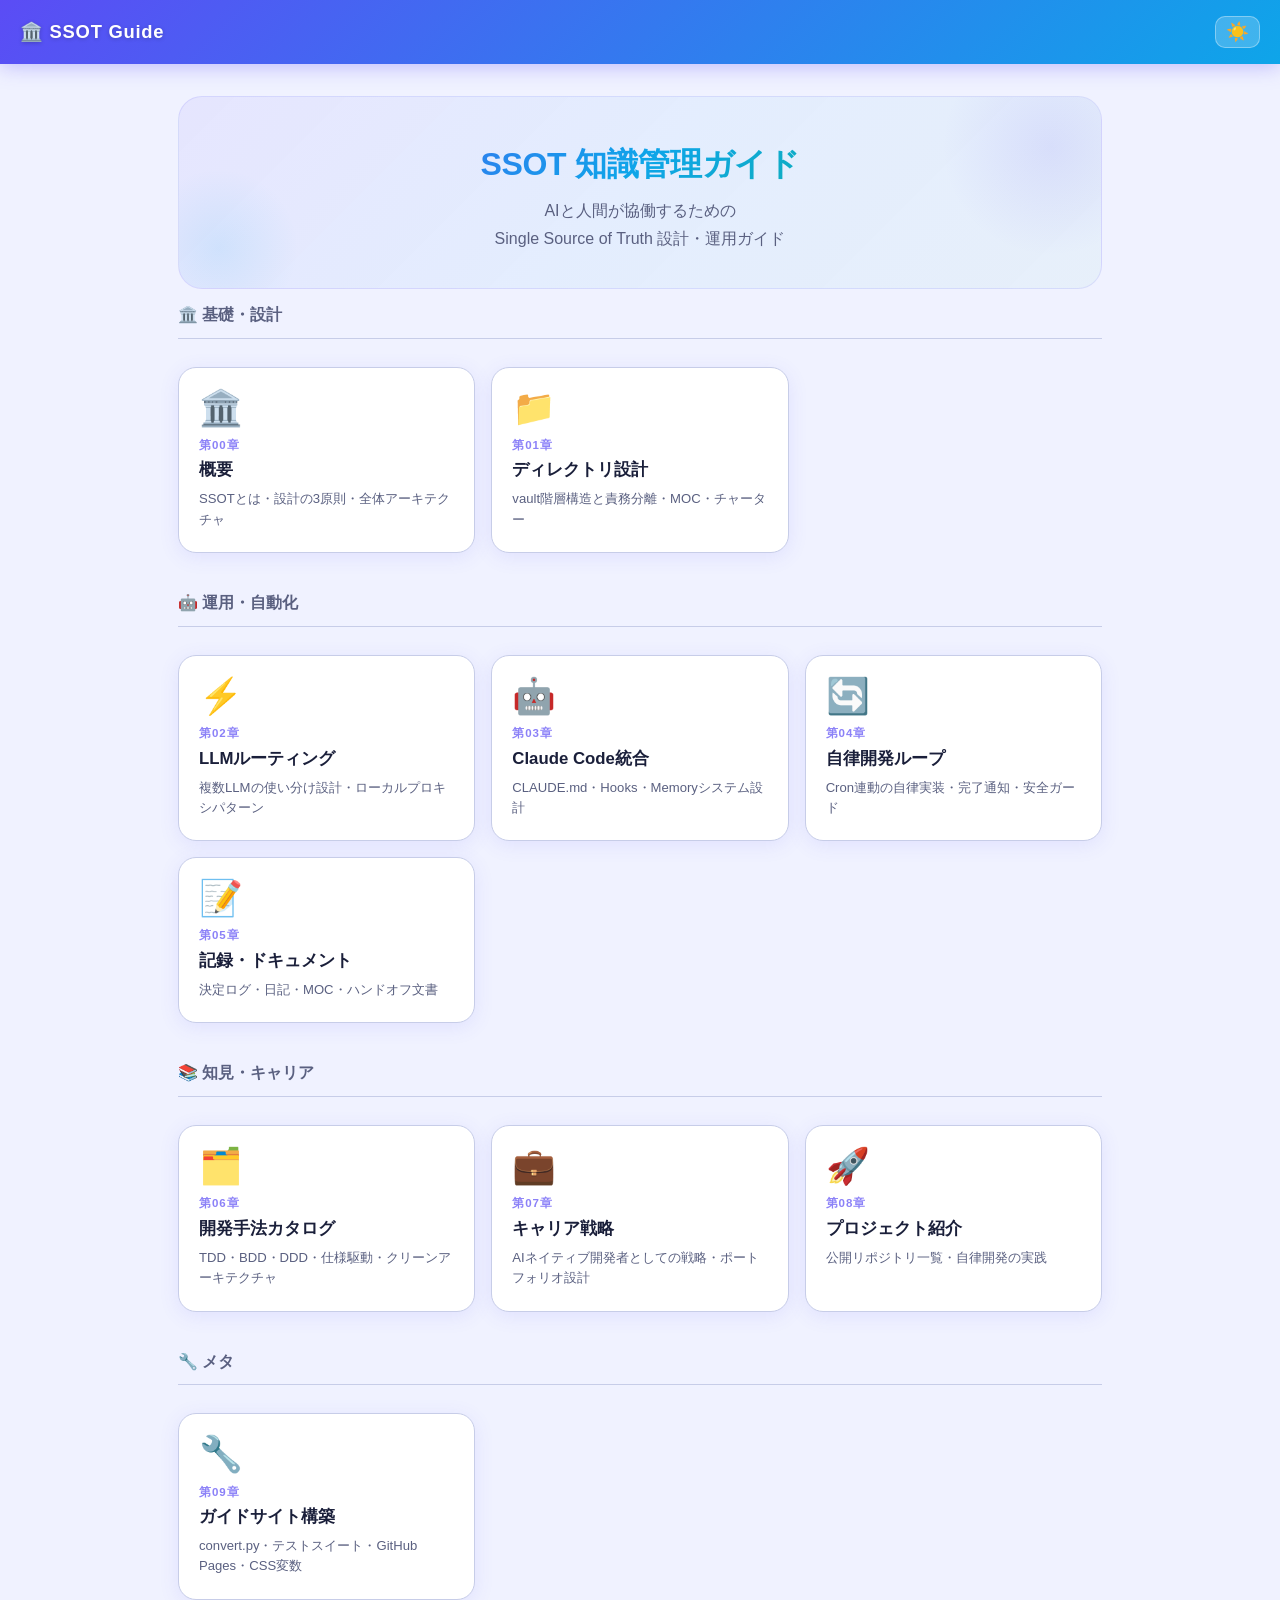
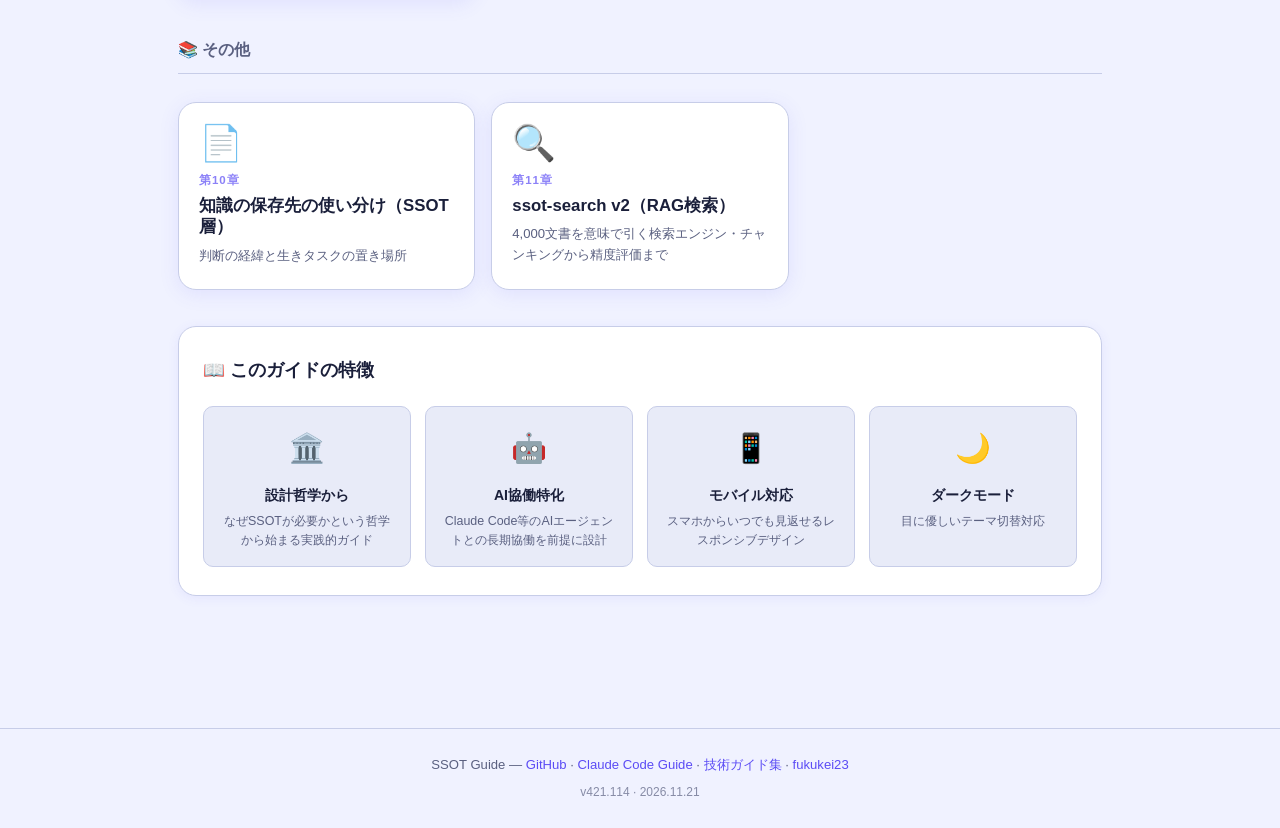
==== docs/index.html @ 02202a24 "sync: obsidian-ssot c703a0b → ssot-guide" ====
<!DOCTYPE html>
<html lang="ja" data-theme="light">
<head>
    <meta charset="UTF-8">
    <meta name="viewport" content="width=device-width, initial-scale=1.0">
    <title>SSOT 知識管理ガイド</title>
    <meta name="description" content="AIと人間が協働するためのSSOT知識管理システムの設計・運用ガイド">
    <meta property="og:title" content="SSOT 知識管理ガイド">
    <meta property="og:description" content="AIと人間が協働するためのSSOT知識管理システムの設計・運用ガイド">
    <meta property="og:type" content="website">
    <meta property="og:url" content="https://fukukei23.github.io/ssot-guide/">
    <meta property="og:image" content="https://fukukei23.github.io/ssot-guide/assets/ogp.png">
    <meta name="twitter:card" content="summary_large_image">
    <link rel="stylesheet" href="assets/style.css">
    <link rel="icon" href="data:image/svg+xml,<svg xmlns='http://www.w3.org/2000/svg' viewBox='0 0 100 100'><text y='.9em' font-size='90'>⚡</text></svg>">
</head>
<body class="index-page">
    <header class="site-header">
        <span class="site-title">🏛️ SSOT Guide</span>
        <button class="theme-toggle" id="themeToggle" aria-label="テーマ切替">
            <span class="icon-light">☀️</span>
            <span class="icon-dark">🌙</span>
        </button>
    </header>

    <main class="content">
        <section class="hero">
            <h1>SSOT 知識管理ガイド</h1>
            <p>AIと人間が協働するための<br>Single Source of Truth 設計・運用ガイド</p>
        </section>

        
        <section class="chapter-category">
            <h2 class="chapter-category-heading">🏛️ 基礎・設計</h2>
            <div class="chapter-grid">
                
                <a href="chapters/00-overview.html" class="chapter-card">
                    <div class="card-icon">🏛️</div>
                    <div class="card-number">第00章</div>
                    <h2 class="card-title">概要</h2>
                    <p class="card-desc">SSOTとは・設計の3原則・全体アーキテクチャ</p>
                </a>
                
                <a href="chapters/01-structure.html" class="chapter-card">
                    <div class="card-icon">📁</div>
                    <div class="card-number">第01章</div>
                    <h2 class="card-title">ディレクトリ設計</h2>
                    <p class="card-desc">vault階層構造と責務分離・MOC・チャーター</p>
                </a>
                
            </div>
        </section>
        
        <section class="chapter-category">
            <h2 class="chapter-category-heading">🤖 運用・自動化</h2>
            <div class="chapter-grid">
                
                <a href="chapters/02-llm-routing.html" class="chapter-card">
                    <div class="card-icon">⚡</div>
                    <div class="card-number">第02章</div>
                    <h2 class="card-title">LLMルーティング</h2>
                    <p class="card-desc">複数LLMの使い分け設計・ローカルプロキシパターン</p>
                </a>
                
                <a href="chapters/03-claude-code.html" class="chapter-card">
                    <div class="card-icon">🤖</div>
                    <div class="card-number">第03章</div>
                    <h2 class="card-title">Claude Code統合</h2>
                    <p class="card-desc">CLAUDE.md・Hooks・Memoryシステム設計</p>
                </a>
                
                <a href="chapters/04-autonomous.html" class="chapter-card">
                    <div class="card-icon">🔄</div>
                    <div class="card-number">第04章</div>
                    <h2 class="card-title">自律開発ループ</h2>
                    <p class="card-desc">Cron連動の自律実装・完了通知・安全ガード</p>
                </a>
                
                <a href="chapters/05-recording.html" class="chapter-card">
                    <div class="card-icon">📝</div>
                    <div class="card-number">第05章</div>
                    <h2 class="card-title">記録・ドキュメント</h2>
                    <p class="card-desc">決定ログ・日記・MOC・ハンドオフ文書</p>
                </a>
                
            </div>
        </section>
        
        <section class="chapter-category">
            <h2 class="chapter-category-heading">📚 知見・キャリア</h2>
            <div class="chapter-grid">
                
                <a href="chapters/06-methods.html" class="chapter-card">
                    <div class="card-icon">🗂️</div>
                    <div class="card-number">第06章</div>
                    <h2 class="card-title">開発手法カタログ</h2>
                    <p class="card-desc">TDD・BDD・DDD・仕様駆動・クリーンアーキテクチャ</p>
                </a>
                
                <a href="chapters/07-career.html" class="chapter-card">
                    <div class="card-icon">💼</div>
                    <div class="card-number">第07章</div>
                    <h2 class="card-title">キャリア戦略</h2>
                    <p class="card-desc">AIネイティブ開発者としての戦略・ポートフォリオ設計</p>
                </a>
                
                <a href="chapters/08-projects.html" class="chapter-card">
                    <div class="card-icon">🚀</div>
                    <div class="card-number">第08章</div>
                    <h2 class="card-title">プロジェクト紹介</h2>
                    <p class="card-desc">公開リポジトリ一覧・自律開発の実践</p>
                </a>
                
            </div>
        </section>
        
        <section class="chapter-category">
            <h2 class="chapter-category-heading">🔧 メタ</h2>
            <div class="chapter-grid">
                
                <a href="chapters/09-how-this-works.html" class="chapter-card">
                    <div class="card-icon">🔧</div>
                    <div class="card-number">第09章</div>
                    <h2 class="card-title">ガイドサイト構築</h2>
                    <p class="card-desc">convert.py・テストスイート・GitHub Pages・CSS変数</p>
                </a>
                
            </div>
        </section>
        
        <section class="chapter-category">
            <h2 class="chapter-category-heading">📚 その他</h2>
            <div class="chapter-grid">
                
                <a href="chapters/10-ssot.html" class="chapter-card">
                    <div class="card-icon">📄</div>
                    <div class="card-number">第10章</div>
                    <h2 class="card-title">知識の保存先の使い分け（SSOT層）</h2>
                    <p class="card-desc">判断の経緯と生きタスクの置き場所</p>
                </a>
                
                <a href="chapters/11-ssot-search-v2.html" class="chapter-card">
                    <div class="card-icon">🔍</div>
                    <div class="card-number">第11章</div>
                    <h2 class="card-title">ssot-search v2（RAG検索）</h2>
                    <p class="card-desc">4,000文書を意味で引く検索エンジン・チャンキングから精度評価まで</p>
                </a>
                
            </div>
        </section>
        

        <section class="features">
            <h2>📖 このガイドの特徴</h2>
            <div class="feature-grid">
                <div class="feature-item">
                    <span class="feature-icon">🏛️</span>
                    <h3>設計哲学から</h3>
                    <p>なぜSSOTが必要かという哲学から始まる実践的ガイド</p>
                </div>
                <div class="feature-item">
                    <span class="feature-icon">🤖</span>
                    <h3>AI協働特化</h3>
                    <p>Claude Code等のAIエージェントとの長期協働を前提に設計</p>
                </div>
                <div class="feature-item">
                    <span class="feature-icon">📱</span>
                    <h3>モバイル対応</h3>
                    <p>スマホからいつでも見返せるレスポンシブデザイン</p>
                </div>
                <div class="feature-item">
                    <span class="feature-icon">🌙</span>
                    <h3>ダークモード</h3>
                    <p>目に優しいテーマ切替対応</p>
                </div>
            </div>
        </section>
    </main>

    <footer class="site-footer">
        <p>SSOT Guide — <a href="https://github.com/fukukei23/ssot-guide">GitHub</a>
         · <a href="https://fukukei23.github.io/claude-code-guide/">Claude Code Guide</a>
         · <a href="https://fukukei23.github.io/guides/">技術ガイド集</a>
         · <a href="https://fukukei23.github.io/">fukukei23</a></p>
        <p class="site-version">v421.114 · 2026.11.21</p>
    </footer>

    <script src="assets/script.js"></script>
</body>
</html>
---- docs/assets/style.css ----
/* SSOT Guide — Visual Design v1 */

:root {
    --bg: #f0f2ff;
    --bg-card: #ffffff;
    --bg-secondary: #e8ebf8;
    --text: #1a1f3a;
    --text-secondary: #5a6080;
    --accent: #5b4cf5;
    --accent-2: #0ea5e9;
    --accent-3: #10b981;
    --accent-bg: #ede9ff;
    --accent-dark: #4338ca;
    --green: #10b981;
    --green-bg: #ecfdf5;
    --amber: #f59e0b;
    --amber-bg: #fffbeb;
    --red: #ef4444;
    --red-bg: #fef2f2;
    --blue: #3b82f6;
    --blue-bg: #eff6ff;
    --border: #c7cde8;
    --code-bg: #1c1f3a;
    --code-text: #e2e8f0;
    --radius: 18px;
    --radius-sm: 10px;
    --shadow: 0 2px 12px rgba(91,76,245,0.08);
    --shadow-lg: 0 8px 32px rgba(91,76,245,0.14);
    --shadow-card: 0 4px 20px rgba(91,76,245,0.10);
    --header-h: 64px;
    --font: -apple-system, BlinkMacSystemFont, 'Segoe UI', Roboto, 'Noto Sans JP', 'Hiragino Sans', sans-serif;
    --font-mono: 'JetBrains Mono', 'Fira Code', 'Cascadia Code', ui-monospace, monospace;
    /* gradient colors */
    --grad-1: #5b4cf5;
    --grad-2: #0ea5e9;
    --grad-3: #10b981;
}

[data-theme="dark"] {
    --bg: #0d0f1e;
    --bg-card: #161929;
    --bg-secondary: #1e2240;
    --text: #e2e8f0;
    --text-secondary: #94a3b8;
    --accent: #7c6ffc;
    --accent-2: #38bdf8;
    --accent-3: #34d399;
    --accent-bg: #1e1b4b;
    --accent-dark: #a5b4fc;
    --green-bg: #064e3b;
    --amber-bg: #451a03;
    --red-bg: #450a0a;
    --blue-bg: #172554;
    --border: #2d3362;
    --code-bg: #0d0f1e;
    --code-text: #e2e8f0;
    --shadow: 0 2px 12px rgba(0,0,0,0.4);
    --shadow-lg: 0 8px 32px rgba(0,0,0,0.5);
    --shadow-card: 0 4px 20px rgba(0,0,0,0.35);
    --grad-1: #7c6ffc;
    --grad-2: #38bdf8;
    --grad-3: #34d399;
}

*, *::before, *::after { box-sizing: border-box; margin: 0; padding: 0; }
html { font-size: 16px; scroll-behavior: smooth; -webkit-text-size-adjust: 100%; }
body { font-family: var(--font); color: var(--text); background: var(--bg); line-height: 1.8; min-height: 100vh; }
a { color: var(--accent-dark); text-decoration: none; }
a:hover { text-decoration: underline; }

/* ===== HEADER ===== */
.site-header {
    position: fixed;
    top: 0; left: 0; right: 0;
    height: var(--header-h);
    background: linear-gradient(135deg, var(--grad-1) 0%, var(--grad-2) 100%);
    color: #fff;
    display: flex;
    align-items: center;
    justify-content: space-between;
    padding: 0 20px;
    z-index: 100;
    box-shadow: 0 2px 20px rgba(91,76,245,0.35);
}

.site-title {
    font-size: 1.15rem;
    font-weight: 800;
    color: #fff;
    white-space: nowrap;
    letter-spacing: 0.04em;
    text-shadow: 0 1px 4px rgba(0,0,0,0.2);
}

/* Hamburger */
.menu-toggle {
    display: flex;
    flex-direction: column;
    gap: 5px;
    background: rgba(255,255,255,0.15);
    border: 1.5px solid rgba(255,255,255,0.3);
    cursor: pointer;
    padding: 8px 10px;
    border-radius: 8px;
}
.menu-toggle span {
    display: block;
    width: 20px;
    height: 2px;
    background: #fff;
    border-radius: 2px;
    transition: transform 0.3s, opacity 0.3s;
}
.menu-toggle.active span:nth-child(1) { transform: translateY(7px) rotate(45deg); }
.menu-toggle.active span:nth-child(2) { opacity: 0; }
.menu-toggle.active span:nth-child(3) { transform: translateY(-7px) rotate(-45deg); }

.theme-toggle {
    background: rgba(255,255,255,0.2);
    border: 1.5px solid rgba(255,255,255,0.35);
    cursor: pointer;
    font-size: 1.15rem;
    padding: 6px 10px;
    border-radius: 10px;
    line-height: 1;
    transition: background 0.2s;
}
.theme-toggle:hover { background: rgba(255,255,255,0.35); }
[data-theme="light"] .icon-dark { display: none; }
[data-theme="dark"] .icon-light { display: none; }

/* ===== SIDEBAR ===== */
.sidebar {
    position: fixed;
    top: var(--header-h);
    left: 0; bottom: 0;
    width: 290px;
    background: var(--bg-card);
    border-right: 1px solid var(--border);
    transform: translateX(-100%);
    transition: transform 0.3s cubic-bezier(.4,0,.2,1);
    z-index: 90;
    overflow-y: auto;
    padding: 16px 0;
    box-shadow: 4px 0 24px rgba(91,76,245,0.08);
}
.sidebar.open { transform: translateX(0); }

.sidebar-header {
    padding: 4px 20px 16px;
    border-bottom: 1px solid var(--border);
    margin-bottom: 8px;
}
.sidebar-header a { font-weight: 700; font-size: 1rem; color: var(--accent-dark); }

.sidebar-link {
    display: flex;
    align-items: center;
    gap: 12px;
    padding: 11px 24px;
    color: var(--text-secondary);
    font-size: 0.9rem;
    transition: background 0.15s, color 0.15s, padding-left 0.15s;
    border-left: 3px solid transparent;
}
.sidebar-link:hover {
    background: var(--accent-bg);
    color: var(--accent);
    text-decoration: none;
    padding-left: 28px;
    border-left-color: var(--accent);
}
.sidebar-link.active {
    color: var(--accent);
    font-weight: 700;
    background: var(--accent-bg);
    border-left: 3px solid var(--accent);
}
.sidebar-icon { font-size: 1.1rem; flex-shrink: 0; }

.sidebar-overlay {
    display: none;
    position: fixed;
    inset: 0;
    top: var(--header-h);
    background: rgba(0,0,0,0.45);
    backdrop-filter: blur(2px);
    z-index: 80;
}
.sidebar-overlay.visible { display: block; }

/* ===== CONTENT ===== */
.content {
    max-width: 900px;
    margin: 0 auto;
    padding: calc(var(--header-h) + 24px) 18px 72px;
}

/* Chapter nav top */
.chapter-nav-top {
    display: flex;
    justify-content: space-between;
    gap: 8px;
    margin-bottom: 24px;
    font-size: 0.85rem;
}
.nav-prev, .nav-next {
    color: var(--accent);
    padding: 8px 16px;
    border: 1.5px solid var(--accent);
    border-radius: var(--radius-sm);
    font-weight: 700;
    transition: all 0.2s;
}
.nav-prev:hover, .nav-next:hover {
    background: var(--accent);
    color: #fff;
    text-decoration: none;
    transform: translateY(-1px);
    box-shadow: var(--shadow);
}

/* ===== CHAPTER BODY ===== */
.chapter-body h1 {
    font-size: 1.8rem;
    margin-bottom: 8px;
    color: var(--accent-dark);
    letter-spacing: 0.01em;
    line-height: 1.3;
}
.chapter-body h1 + p {
    color: var(--text-secondary);
    font-size: 0.95rem;
    margin-bottom: 28px;
    padding-bottom: 20px;
    border-bottom: 2px solid var(--border);
}
.chapter-body h2 {
    font-size: 1.25rem;
    margin-top: 40px;
    margin-bottom: 16px;
    padding: 10px 16px;
    background: linear-gradient(90deg, var(--accent-bg) 0%, transparent 100%);
    border-left: 4px solid var(--accent);
    border-radius: 0 var(--radius-sm) var(--radius-sm) 0;
    color: var(--accent-dark);
    font-weight: 800;
}
.chapter-body h3 {
    font-size: 1.05rem;
    margin-top: 28px;
    margin-bottom: 12px;
    color: var(--text);
    font-weight: 700;
    display: flex;
    align-items: center;
    gap: 8px;
}
.chapter-body h3::before {
    content: '';
    display: inline-block;
    width: 4px;
    height: 1em;
    background: linear-gradient(180deg, var(--grad-2), var(--grad-3));
    border-radius: 2px;
    flex-shrink: 0;
}
.chapter-body h4 {
    font-size: 0.95rem;
    margin-top: 18px;
    margin-bottom: 8px;
    font-weight: 700;
    color: var(--accent-dark);
}
.chapter-body p { margin-bottom: 14px; }
.chapter-body ul, .chapter-body ol { margin-bottom: 14px; padding-left: 22px; }
.chapter-body li { margin-bottom: 8px; padding-left: 4px; }
.chapter-body strong { color: var(--accent-dark); font-weight: 700; }
.chapter-body hr {
    border: none;
    height: 2px;
    background: linear-gradient(90deg, var(--accent), var(--accent-2), transparent);
    margin: 32px 0;
    border-radius: 1px;
}

/* ===== CODE BLOCKS ===== */
.code-block-wrapper { position: relative; margin-bottom: 18px; }
.chapter-body pre {
    background: var(--code-bg);
    color: var(--code-text);
    padding: 20px 18px;
    border-radius: var(--radius-sm);
    overflow-x: auto;
    font-size: 0.82rem;
    line-height: 1.75;
    border: 1px solid var(--border);
    box-shadow: var(--shadow-lg);
}
.chapter-body code { font-family: var(--font-mono); font-size: 0.9em; }
.chapter-body :not(pre) > code {
    background: var(--accent-bg);
    color: var(--accent-dark);
    padding: 2px 6px;
    border-radius: 5px;
    font-size: 0.88em;
    border: 1px solid rgba(91,76,245,0.2);
}
.copy-btn {
    position: absolute;
    top: 10px; right: 10px;
    background: rgba(91,76,245,0.2);
    color: var(--accent-dark);
    border: 1px solid rgba(91,76,245,0.3);
    padding: 4px 10px;
    border-radius: 6px;
    font-size: 0.75rem;
    cursor: pointer;
    font-family: var(--font);
    transition: all 0.2s;
}
.copy-btn:hover { background: var(--accent); color: #fff; }
.copy-btn.copied { background: var(--green); color: #fff; border-color: var(--green); }

/* ===== TABLES ===== */
.chapter-body table {
    width: 100%;
    border-collapse: collapse;
    margin: 20px 0;
    font-size: 0.88rem;
    border-radius: var(--radius-sm);
    overflow: hidden;
    box-shadow: var(--shadow);
    border: 1px solid var(--border);
}
.chapter-body th {
    background: linear-gradient(135deg, var(--accent) 0%, var(--accent-2) 100%);
    color: #fff;
    padding: 12px 14px;
    text-align: left;
    font-weight: 700;
    font-size: 0.83rem;
    letter-spacing: 0.03em;
}
.chapter-body td {
    padding: 11px 14px;
    border-bottom: 1px solid var(--border);
    background: var(--bg-card);
    vertical-align: top;
}
.chapter-body tr:last-child td { border-bottom: none; }
.chapter-body tr:hover td { background: var(--bg-secondary); }

/* ===== BLOCKQUOTE ===== */
.chapter-body blockquote {
    border-left: 4px solid var(--accent-2);
    background: linear-gradient(90deg, var(--blue-bg) 0%, transparent 100%);
    padding: 14px 18px;
    margin: 18px 0;
    border-radius: 0 var(--radius-sm) var(--radius-sm) 0;
    color: var(--text-secondary);
    font-size: 0.93rem;
    font-style: italic;
}
[data-theme="dark"] .chapter-body blockquote {
    background: linear-gradient(90deg, rgba(56,189,248,0.1) 0%, transparent 100%);
}

/* ===== TOC ===== */
.toc {
    background: var(--bg-secondary);
    border: 1px solid var(--border);
    border-radius: var(--radius);
    padding: 16px 20px;
    margin: 24px 0;
    box-shadow: var(--shadow);
}
.toc-title { font-weight: 800; margin-bottom: 12px; color: var(--accent-dark); font-size: 0.92rem; }
.toc-list { list-style: none; padding: 0; }
.toc-list li a {
    display: block;
    padding: 4px 0;
    color: var(--text-secondary);
    font-size: 0.88rem;
    border-radius: 4px;
    transition: color 0.15s, padding-left 0.15s;
}
.toc-list li a:hover { color: var(--accent); text-decoration: none; padding-left: 6px; }
.toc-h3 a { padding-left: 14px !important; }
.toc-h3 a::before { content: '└ '; color: var(--border); }

/* ===== SEARCH BAR ===== */
.search-bar {
    display: flex;
    align-items: center;
    gap: 6px;
    margin-bottom: 16px;
    padding: 10px 14px;
    background: var(--bg-card);
    border: 1.5px solid var(--border);
    border-radius: var(--radius-sm);
    box-shadow: var(--shadow);
}
.search-bar input {
    flex: 1;
    border: none;
    outline: none;
    background: transparent;
    color: var(--text);
    font-size: 0.9rem;
    font-family: var(--font);
}
.search-count { font-size: 0.78rem; color: var(--text-secondary); white-space: nowrap; }
.search-prev, .search-next, .search-clear {
    background: var(--bg-secondary);
    border: 1px solid var(--border);
    padding: 4px 8px;
    border-radius: 6px;
    cursor: pointer;
    font-size: 0.78rem;
    color: var(--text-secondary);
}
.search-prev:hover, .search-next:hover, .search-clear:hover {
    background: var(--accent);
    color: #fff;
    border-color: var(--accent);
}
.search-highlight { background: #fde047; color: #1a1f3a; border-radius: 2px; padding: 0 2px; }
.search-current { background: #f97316; color: #fff; }

/* ===== CHAPTER NAV BOTTOM ===== */
.chapter-nav-bottom {
    display: grid;
    grid-template-columns: 1fr 1fr;
    gap: 14px;
    margin-top: 48px;
    padding-top: 24px;
    border-top: 2px solid var(--border);
}
.nav-card {
    display: flex;
    flex-direction: column;
    padding: 16px 18px;
    background: var(--bg-card);
    border: 1.5px solid var(--border);
    border-radius: var(--radius);
    color: var(--text);
    transition: all 0.25s;
    box-shadow: var(--shadow);
}
.nav-card:hover {
    border-color: var(--accent);
    box-shadow: var(--shadow-lg);
    transform: translateY(-2px);
    text-decoration: none;
}
.nav-card.prev { text-align: left; }
.nav-card.next { text-align: right; }
.nav-label { font-size: 0.78rem; color: var(--text-secondary); margin-bottom: 4px; }
.nav-title { font-size: 0.92rem; font-weight: 700; color: var(--accent); }

/* ===== INDEX PAGE ===== */
.index-page .content {
    max-width: 960px;
    padding-top: calc(var(--header-h) + 32px);
}

/* Hero section */
.hero {
    text-align: center;
    padding: 48px 24px 36px;
    margin-bottom: 12px;
    background: linear-gradient(135deg, rgba(91,76,245,0.07) 0%, rgba(14,165,233,0.05) 50%, rgba(16,185,129,0.04) 100%);
    border-radius: 24px;
    border: 1px solid rgba(91,76,245,0.12);
    position: relative;
    overflow: hidden;
}
.hero::before {
    content: '';
    position: absolute;
    top: -60px; right: -60px;
    width: 220px; height: 220px;
    background: radial-gradient(circle, rgba(91,76,245,0.1) 0%, transparent 70%);
    border-radius: 50%;
    pointer-events: none;
}
.hero::after {
    content: '';
    position: absolute;
    bottom: -40px; left: -40px;
    width: 160px; height: 160px;
    background: radial-gradient(circle, rgba(14,165,233,0.1) 0%, transparent 70%);
    border-radius: 50%;
    pointer-events: none;
}
.hero h1 {
    font-size: 2rem;
    font-weight: 900;
    background: linear-gradient(135deg, var(--grad-1) 0%, var(--grad-2) 50%, var(--grad-3) 100%);
    -webkit-background-clip: text;
    background-clip: text;
    -webkit-text-fill-color: transparent;
    margin-bottom: 14px;
    letter-spacing: -0.01em;
    line-height: 1.2;
}
.hero p {
    font-size: 1rem;
    color: var(--text-secondary);
    line-height: 1.7;
}

/* Chapter category */
.chapter-category {
    margin-bottom: 36px;
}
.chapter-category-heading {
    font-size: 1rem;
    font-weight: 700;
    color: var(--text-secondary);
    margin-bottom: 16px;
    padding-bottom: 8px;
    border-bottom: 1px solid var(--border);
}

/* Chapter grid */
.chapter-grid {
    display: grid;
    grid-template-columns: repeat(auto-fill, minmax(260px, 1fr));
    gap: 16px;
    margin: 28px 0;
}

.chapter-card {
    display: flex;
    flex-direction: column;
    padding: 22px 20px;
    background: var(--bg-card);
    border: 1.5px solid var(--border);
    border-radius: var(--radius);
    color: var(--text);
    transition: all 0.25s cubic-bezier(.4,0,.2,1);
    box-shadow: var(--shadow-card);
    position: relative;
    overflow: hidden;
}
.chapter-card::before {
    content: '';
    position: absolute;
    top: 0; left: 0; right: 0;
    height: 3px;
    background: linear-gradient(90deg, var(--grad-1) 0%, var(--grad-2) 50%, var(--grad-3) 100%);
    opacity: 0;
    transition: opacity 0.25s;
}
.chapter-card:hover {
    border-color: var(--accent);
    box-shadow: var(--shadow-lg);
    transform: translateY(-4px);
    text-decoration: none;
}
.chapter-card:hover::before { opacity: 1; }
.card-icon { font-size: 2.2rem; margin-bottom: 10px; line-height: 1; }
.card-number {
    font-size: 0.72rem;
    font-weight: 700;
    color: var(--accent);
    letter-spacing: 0.08em;
    text-transform: uppercase;
    margin-bottom: 4px;
    opacity: 0.7;
}
.card-title {
    font-size: 1.05rem;
    font-weight: 800;
    color: var(--text);
    margin-bottom: 8px;
    line-height: 1.3;
    transition: color 0.2s;
}
.chapter-card:hover .card-title { color: var(--accent); }
.card-desc {
    font-size: 0.82rem;
    color: var(--text-secondary);
    line-height: 1.55;
    flex: 1;
}

/* Features section */
.features {
    margin: 28px 0;
    padding: 28px 24px;
    background: var(--bg-card);
    border-radius: var(--radius);
    border: 1px solid var(--border);
    box-shadow: var(--shadow);
}
.features h2 {
    font-size: 1.1rem;
    font-weight: 800;
    color: var(--text);
    margin-bottom: 20px;
}
.feature-grid {
    display: grid;
    grid-template-columns: repeat(auto-fill, minmax(180px, 1fr));
    gap: 14px;
}
.feature-item {
    padding: 16px;
    background: var(--bg-secondary);
    border-radius: var(--radius-sm);
    text-align: center;
    border: 1px solid var(--border);
    transition: transform 0.2s, box-shadow 0.2s;
}
.feature-item:hover { transform: translateY(-2px); box-shadow: var(--shadow); }
.feature-icon { font-size: 1.8rem; margin-bottom: 8px; display: block; }
.feature-item h3 { font-size: 0.88rem; font-weight: 700; margin-bottom: 4px; color: var(--text); }
.feature-item p { font-size: 0.78rem; color: var(--text-secondary); line-height: 1.5; }

/* Footer */
.site-footer {
    text-align: center;
    padding: 24px;
    font-size: 0.82rem;
    color: var(--text-secondary);
    border-top: 1px solid var(--border);
    margin-top: 32px;
}
.site-footer a { color: var(--accent); }
.site-version {
    margin-top: 6px;
    font-size: 0.75rem;
    color: var(--text-secondary);
    opacity: 0.7;
    font-variant-numeric: tabular-nums;
}

/* ===== MOBILE ===== */
@media (max-width: 600px) {
    .hero { padding: 36px 16px 28px; }
    .hero h1 { font-size: 1.55rem; }
    .chapter-grid { grid-template-columns: 1fr; gap: 12px; }
    .chapter-nav-bottom { grid-template-columns: 1fr; }
    .feature-grid { grid-template-columns: repeat(2, 1fr); }
    .content { padding-left: 14px; padding-right: 14px; }
    .chapter-body h1 { font-size: 1.45rem; }
    .chapter-body h2 { font-size: 1.1rem; }
}

/* ===== TABLE WRAPPER ===== */
.table-wrapper { overflow-x: auto; margin-bottom: 20px; }

/* ===== CALLOUTS ===== */
.callout {
    padding: 14px 18px;
    border-radius: var(--radius-sm);
    margin: 18px 0;
    border-left: 4px solid;
    font-size: 0.9rem;
}
.callout-info { background: var(--blue-bg); border-color: var(--blue); }
.callout-tip { background: var(--green-bg); border-color: var(--green); }
.callout-warn { background: var(--amber-bg); border-color: var(--amber); }
.callout-danger { background: var(--red-bg); border-color: var(--red); }
[data-theme="dark"] .callout-info { background: rgba(59,130,246,0.1); }
[data-theme="dark"] .callout-tip { background: rgba(16,185,129,0.1); }
[data-theme="dark"] .callout-warn { background: rgba(245,158,11,0.1); }
[data-theme="dark"] .callout-danger { background: rgba(239,68,68,0.1); }

/* ===== TLDR (3行で分かる) ===== */
.tldr {
    background: var(--blue-bg);
    border-left: 4px solid var(--blue);
    border-radius: 8px;
    padding: 1rem 1.25rem;
    margin: 1.25rem 0;
}
.tldr::before {
    content: "⚡ 3行で分かる";
    display: block;
    font-weight: 700;
    color: var(--blue);
    margin-bottom: 0.5rem;
    font-size: 0.95em;
}
.tldr p:first-of-type { display: none; }  /* 『3行で分かる』見出し行（::beforeで代替表示）を隠す */
.tldr ol { margin: 0.25rem 0 0 1.25rem; padding-left: 0.5rem; }
.tldr li { margin-bottom: 0.35rem; line-height: 1.5; }

/* ===== MERMAID ===== */
.mermaid {
    margin: 20px 0;
    text-align: center;
    overflow-x: auto;
    background: var(--bg-secondary);
    border-radius: var(--radius-sm);
    padding: 16px;
    border: 1px solid var(--border);
}
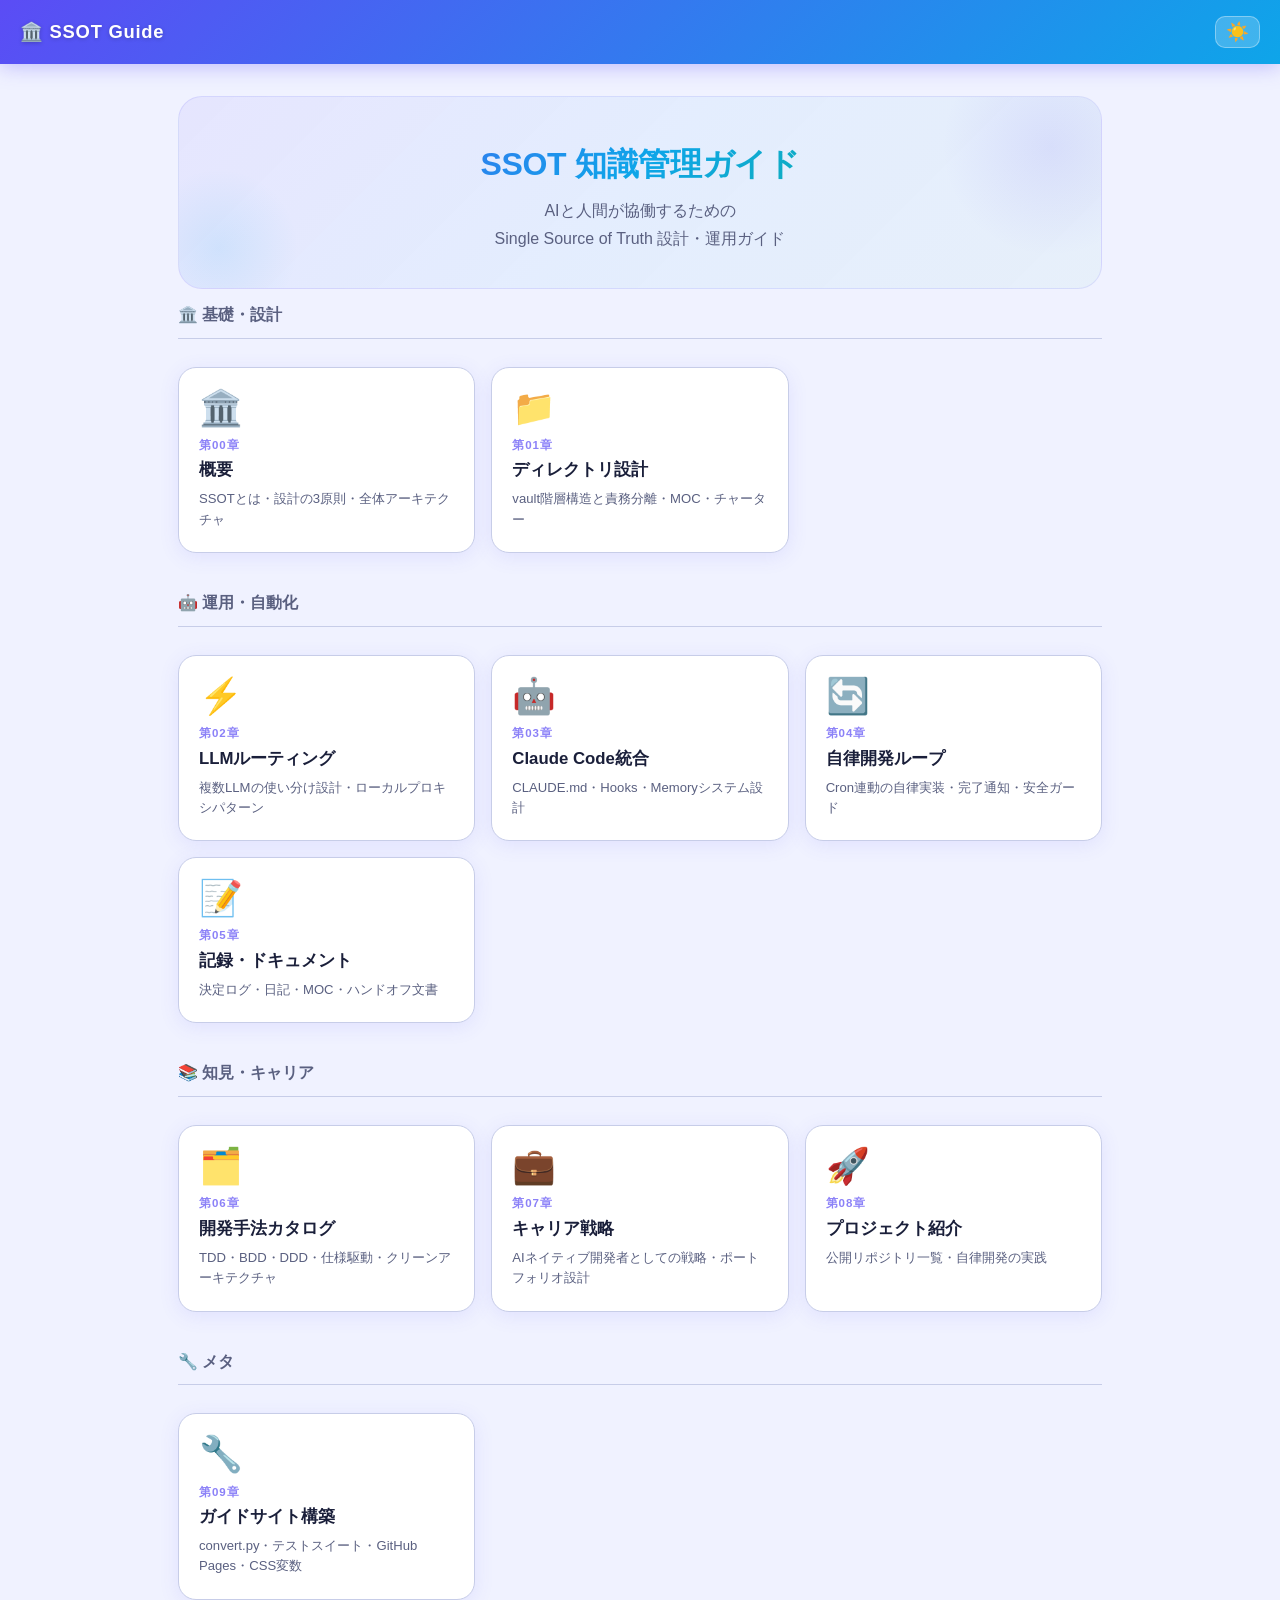
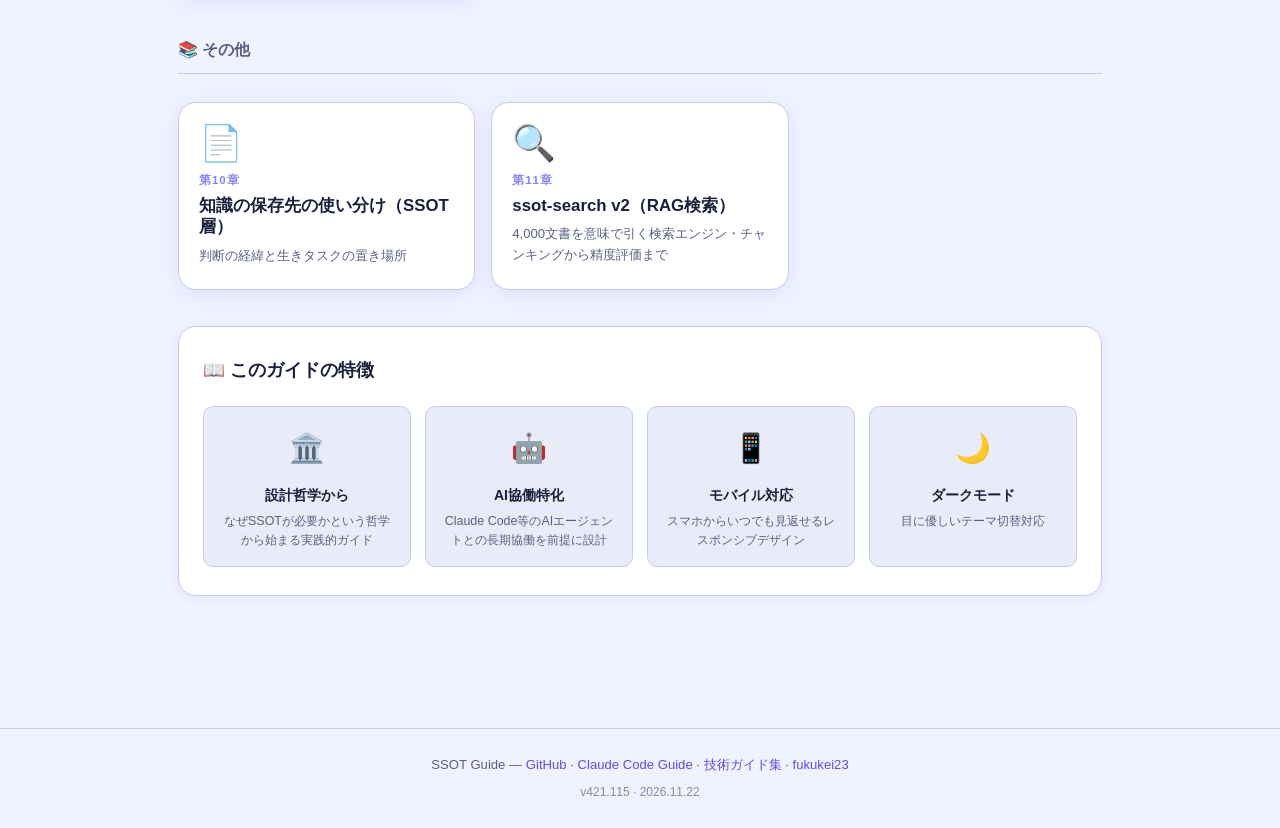
==== commit 6196419e: "sync: obsidian-ssot 0f19307 → ssot-guide" ====
--- a/docs/index.html
+++ b/docs/index.html
@@ -182,7 +182,7 @@
          · <a href="https://fukukei23.github.io/claude-code-guide/">Claude Code Guide</a>
          · <a href="https://fukukei23.github.io/guides/">技術ガイド集</a>
          · <a href="https://fukukei23.github.io/">fukukei23</a></p>
-        <p class="site-version">v421.114 · 2026.11.21</p>
+        <p class="site-version">v421.115 · 2026.11.22</p>
     </footer>
 
     <script src="assets/script.js"></script>
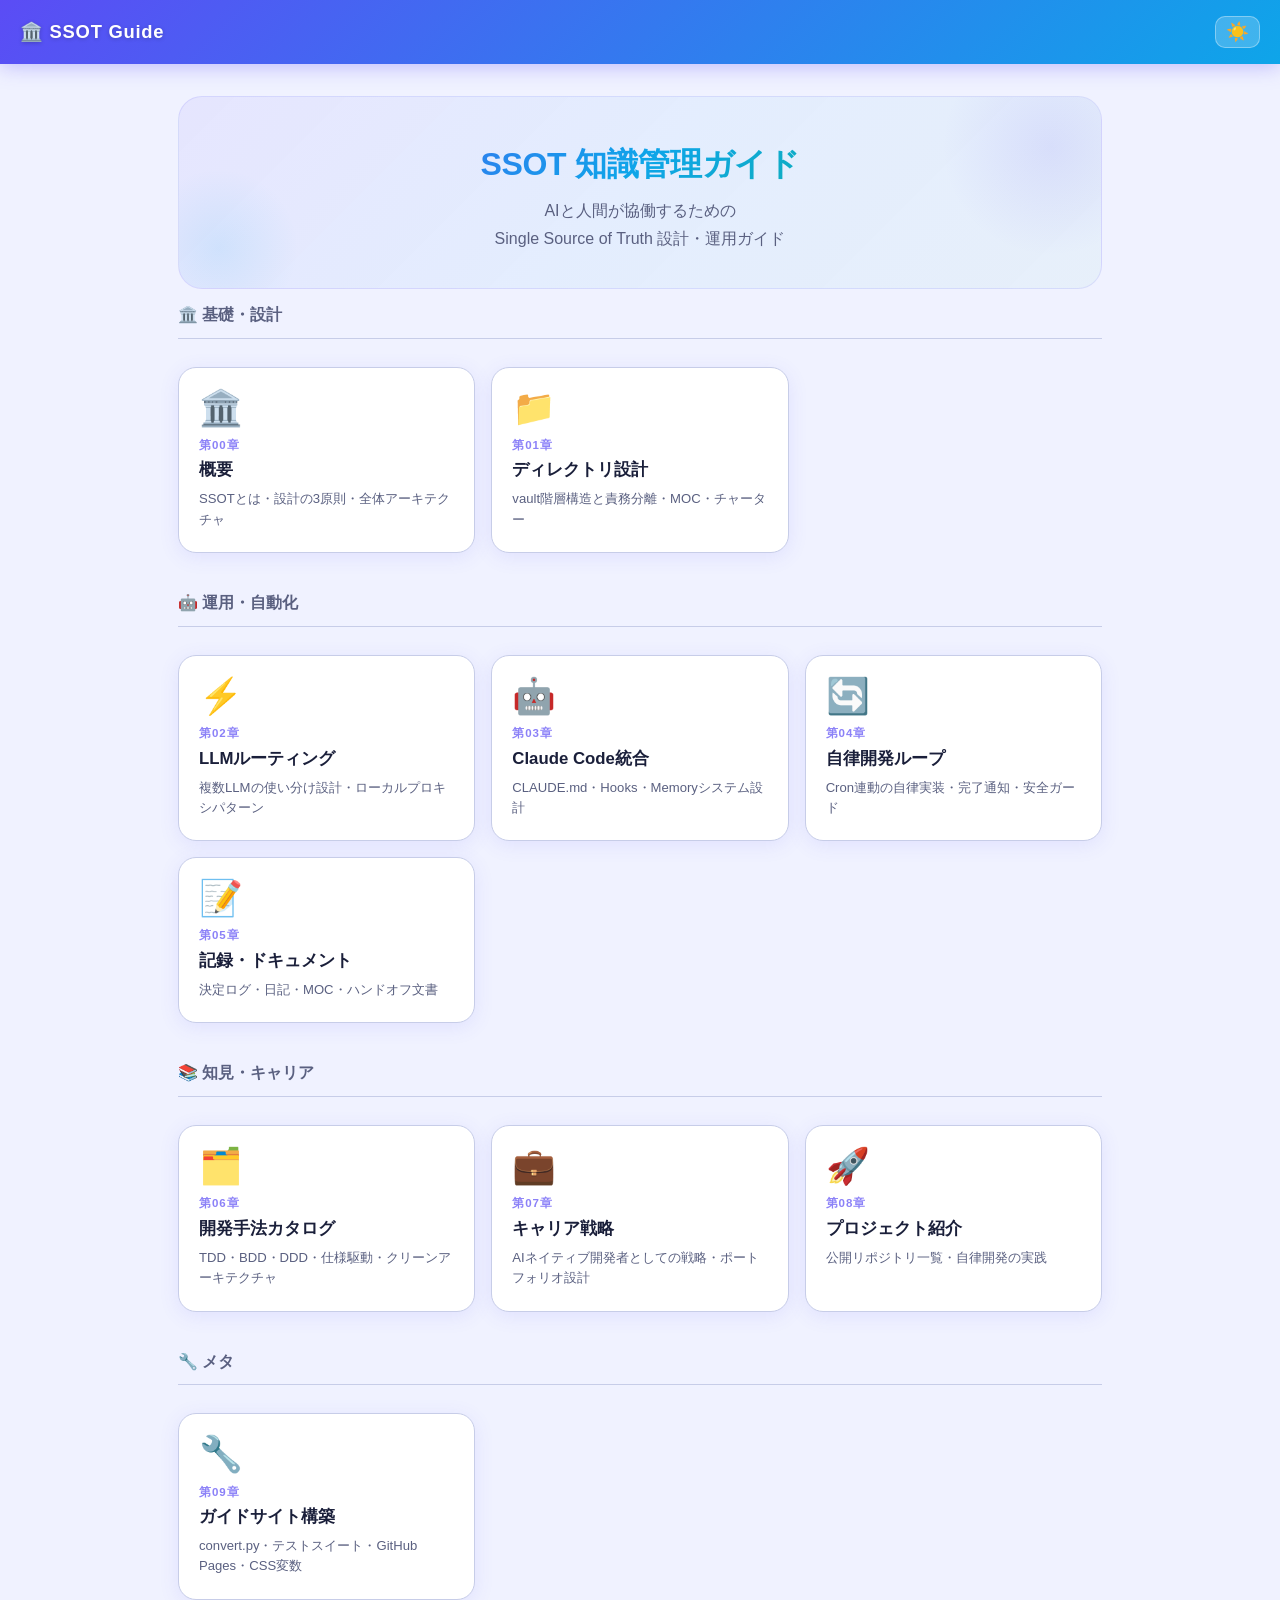
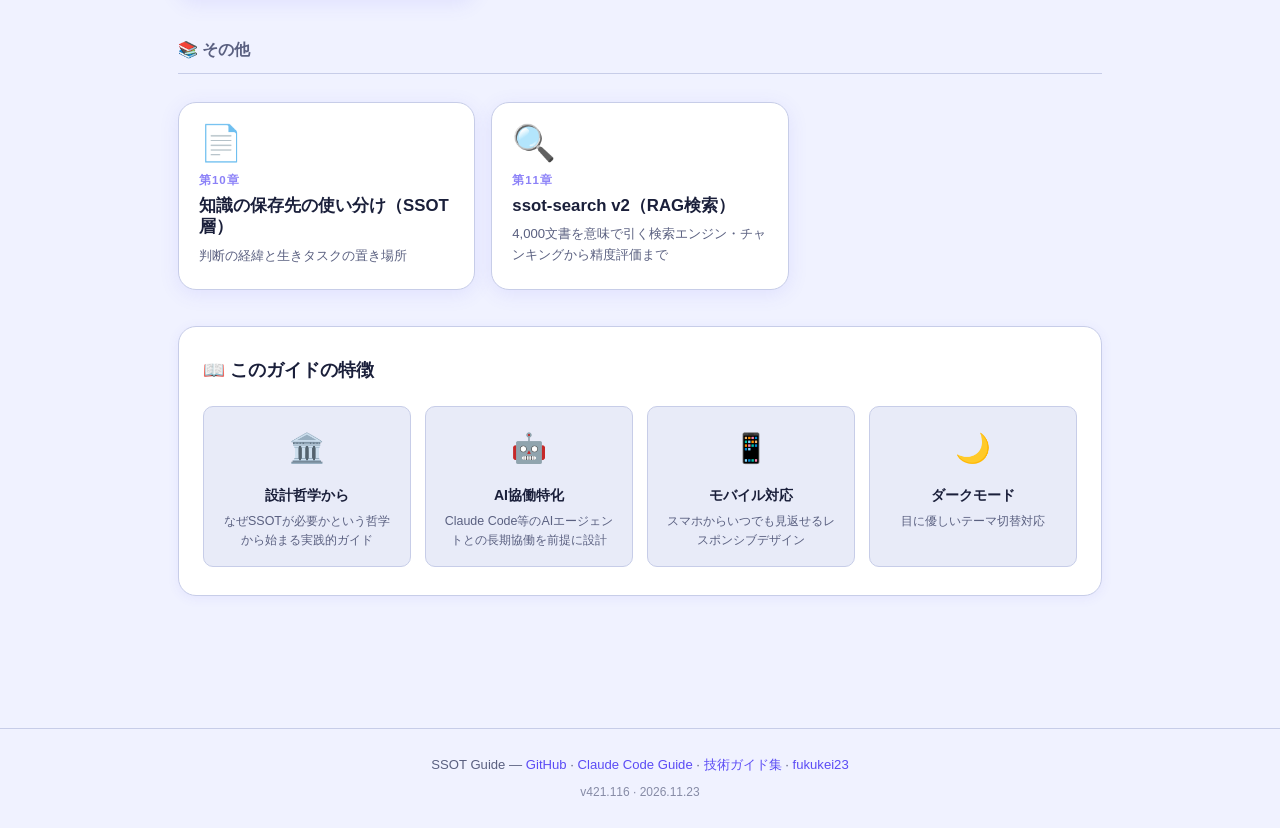
==== commit 5668a300: "sync: obsidian-ssot e492493 → ssot-guide" ====
--- a/docs/index.html
+++ b/docs/index.html
@@ -182,7 +182,7 @@
          · <a href="https://fukukei23.github.io/claude-code-guide/">Claude Code Guide</a>
          · <a href="https://fukukei23.github.io/guides/">技術ガイド集</a>
          · <a href="https://fukukei23.github.io/">fukukei23</a></p>
-        <p class="site-version">v421.115 · 2026.11.22</p>
+        <p class="site-version">v421.116 · 2026.11.23</p>
     </footer>
 
     <script src="assets/script.js"></script>
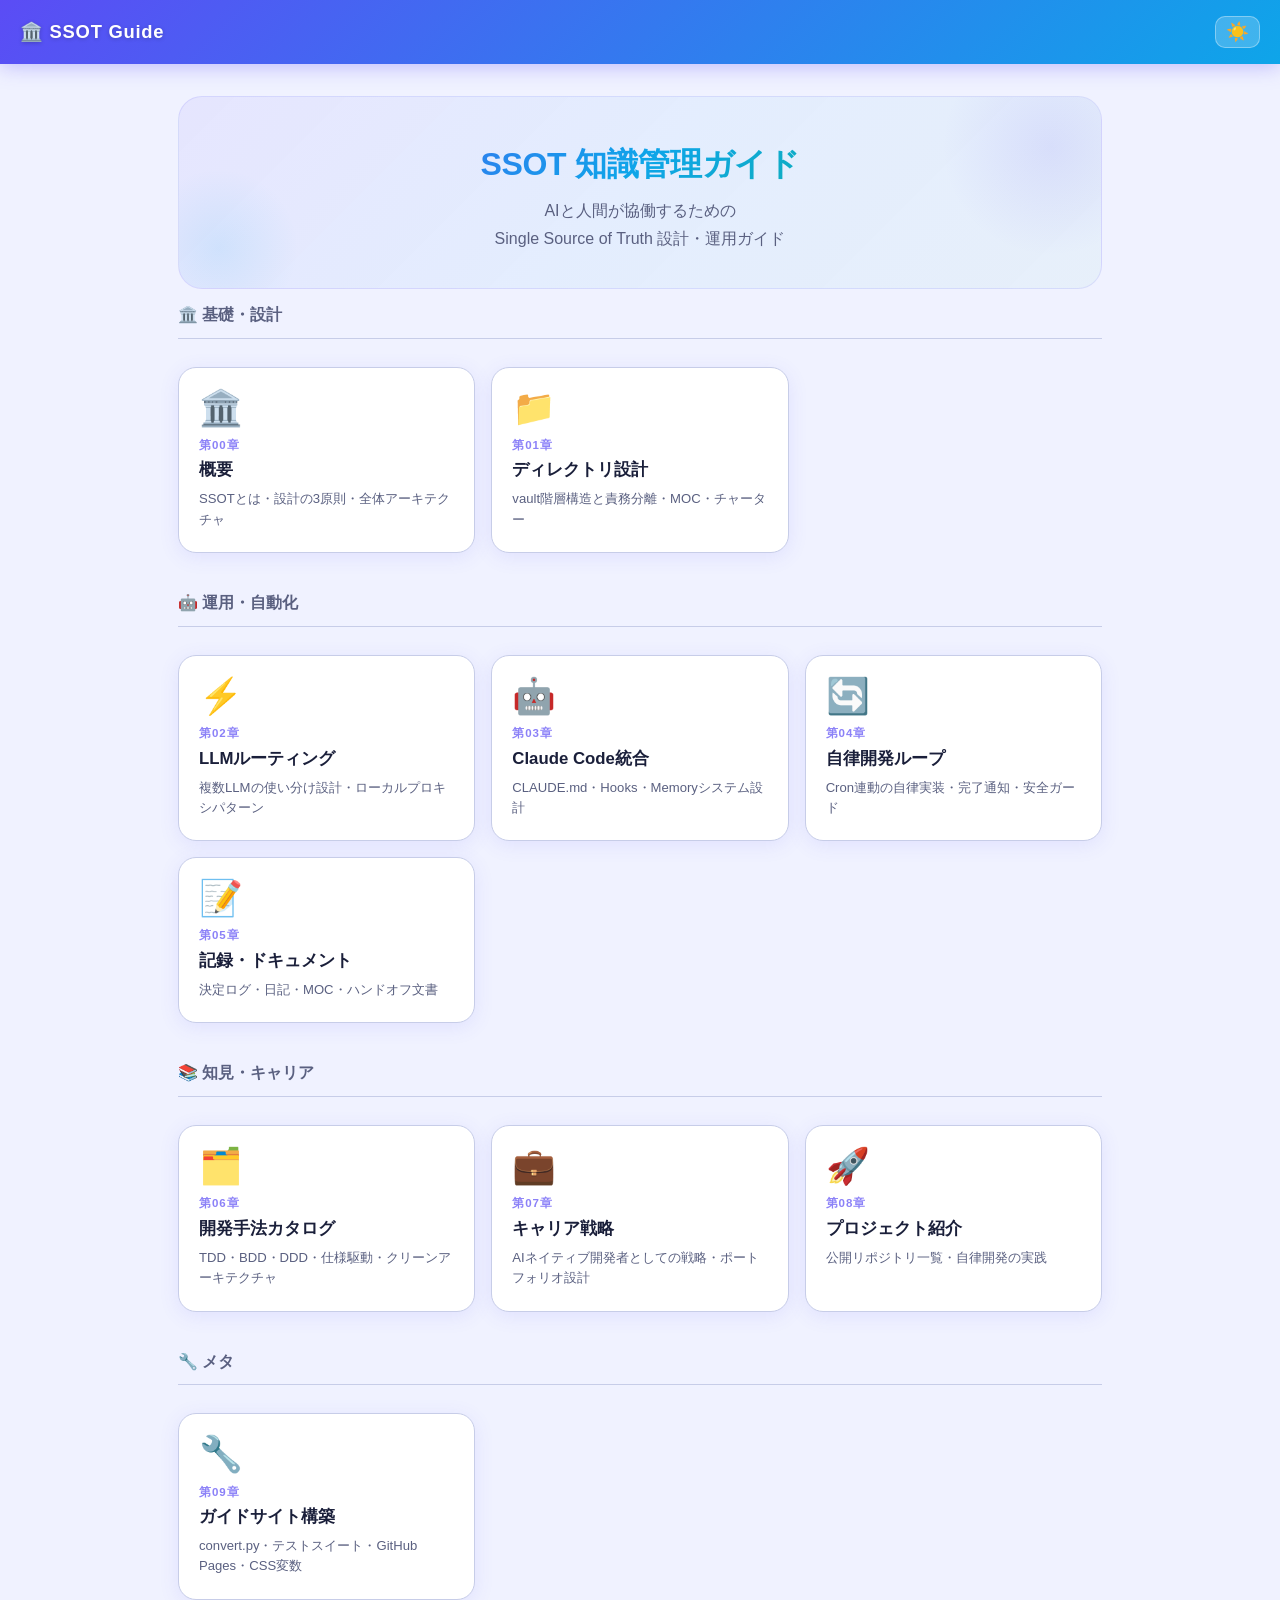
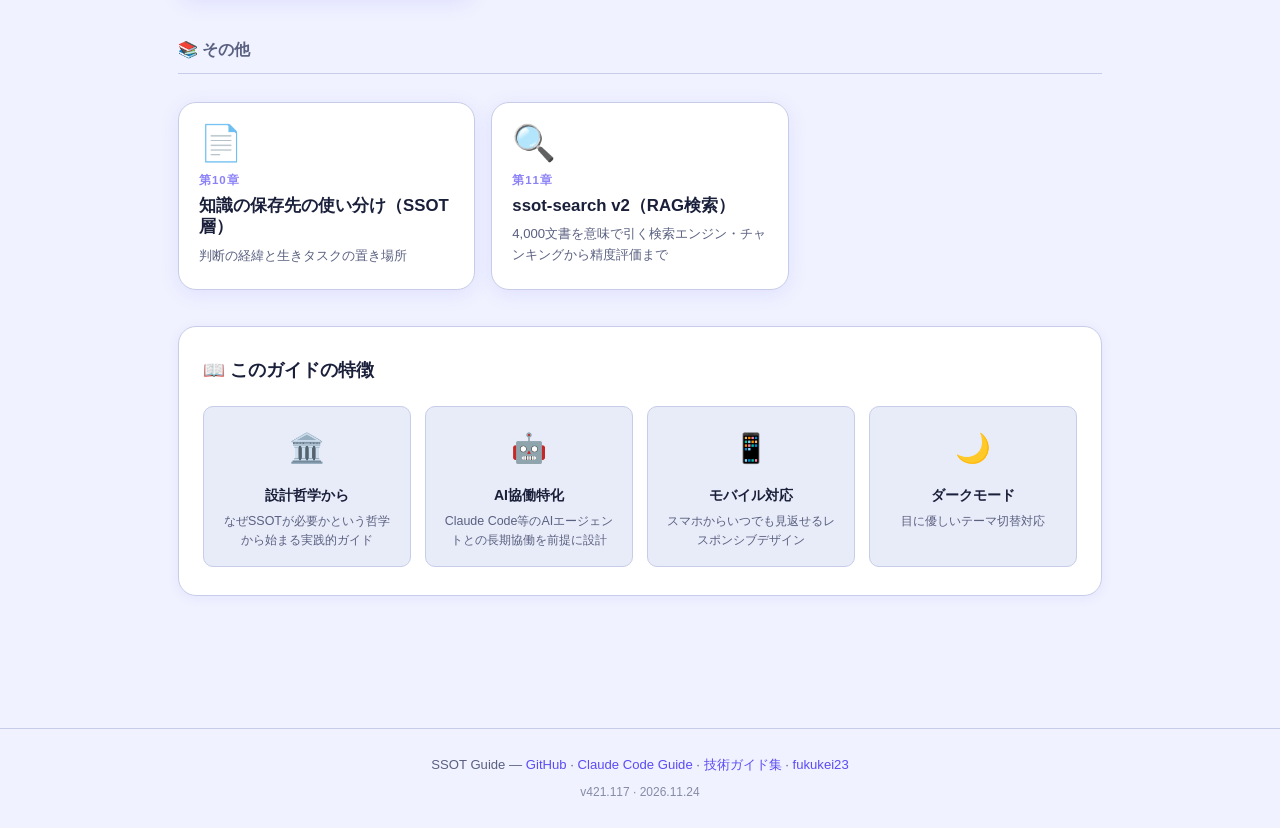
==== commit d8e4f34d: "sync: obsidian-ssot d0d9c2f → ssot-guide" ====
--- a/docs/index.html
+++ b/docs/index.html
@@ -182,7 +182,7 @@
          · <a href="https://fukukei23.github.io/claude-code-guide/">Claude Code Guide</a>
          · <a href="https://fukukei23.github.io/guides/">技術ガイド集</a>
          · <a href="https://fukukei23.github.io/">fukukei23</a></p>
-        <p class="site-version">v421.116 · 2026.11.23</p>
+        <p class="site-version">v421.117 · 2026.11.24</p>
     </footer>
 
     <script src="assets/script.js"></script>
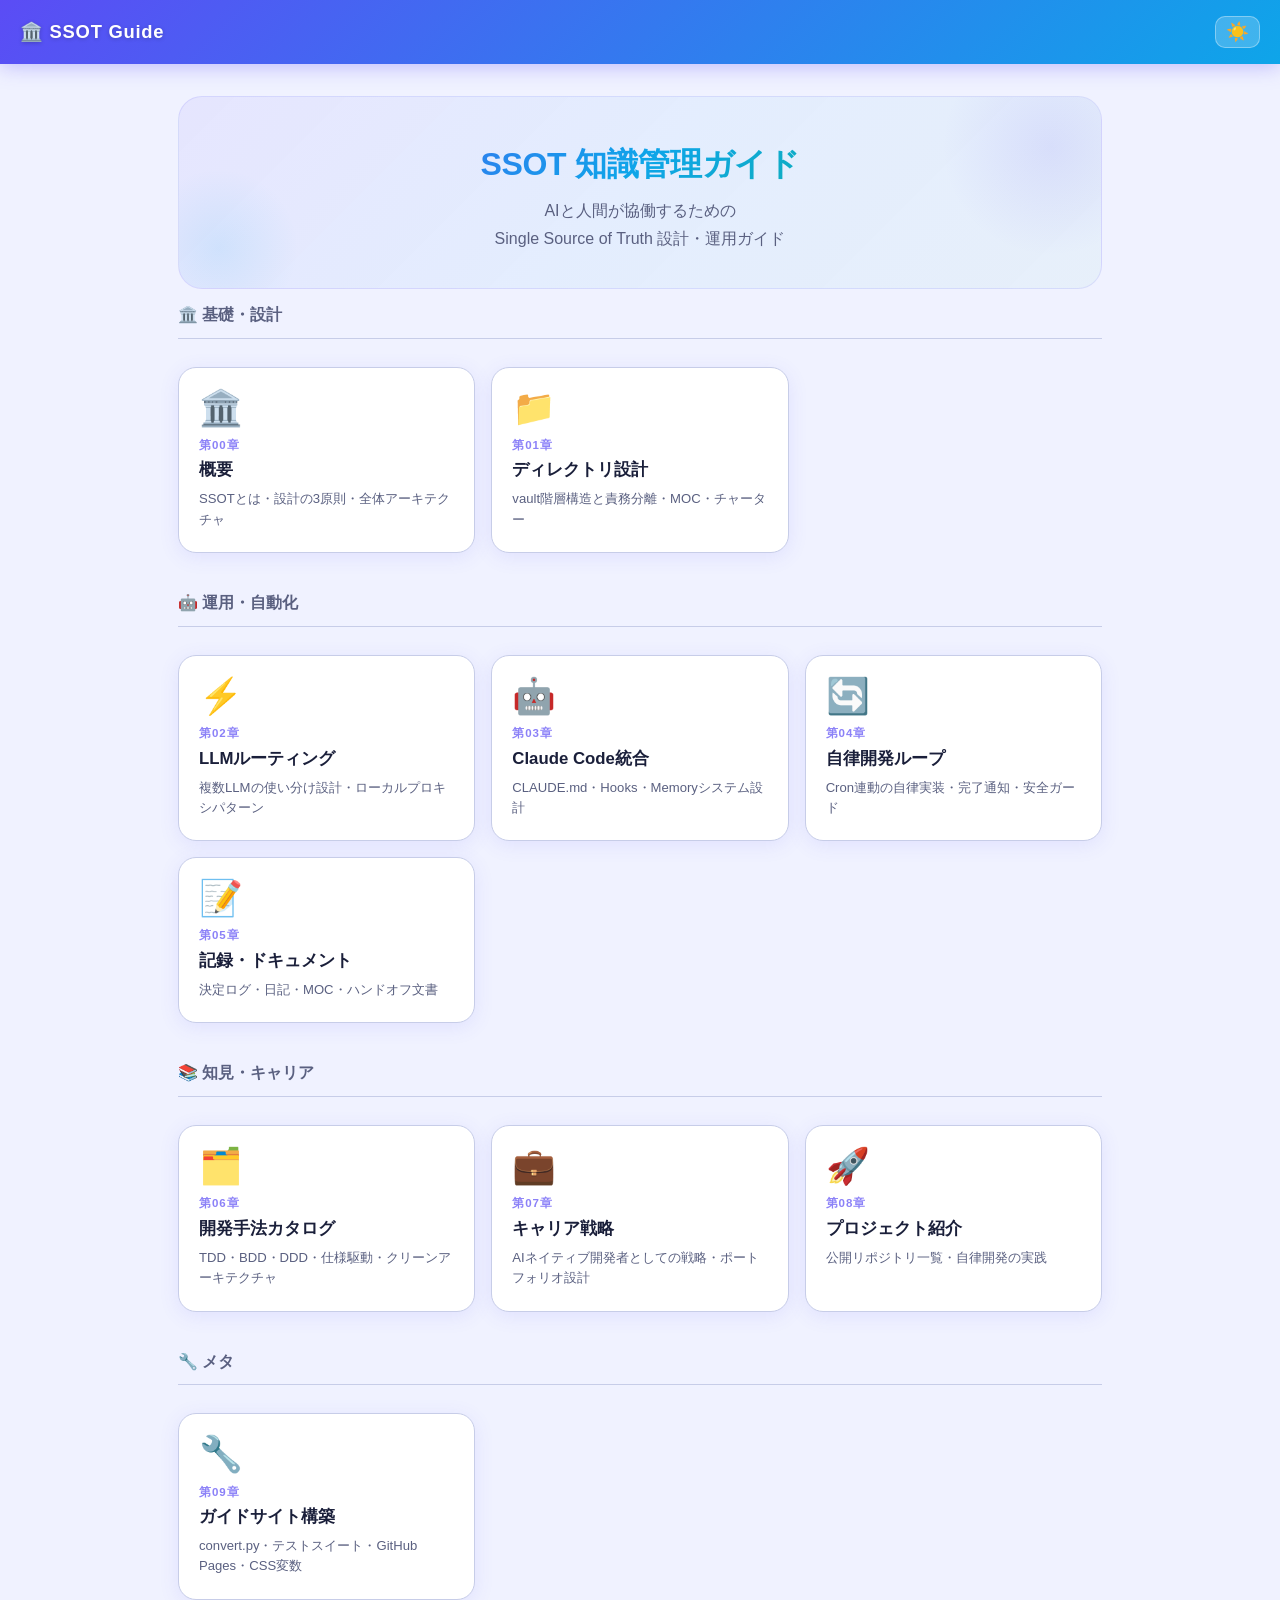
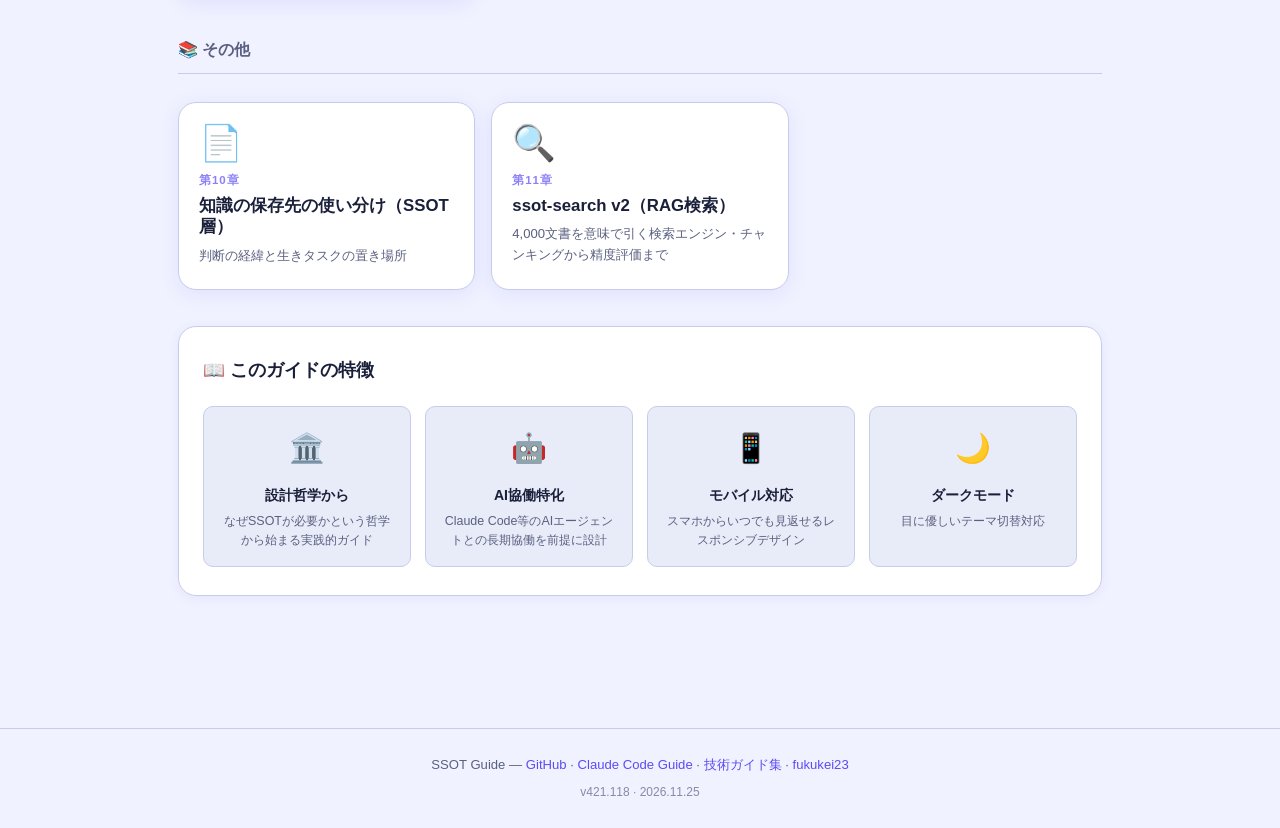
==== commit f94fe723: "sync: obsidian-ssot 7d8e3bb → ssot-guide" ====
--- a/docs/index.html
+++ b/docs/index.html
@@ -182,7 +182,7 @@
          · <a href="https://fukukei23.github.io/claude-code-guide/">Claude Code Guide</a>
          · <a href="https://fukukei23.github.io/guides/">技術ガイド集</a>
          · <a href="https://fukukei23.github.io/">fukukei23</a></p>
-        <p class="site-version">v421.117 · 2026.11.24</p>
+        <p class="site-version">v421.118 · 2026.11.25</p>
     </footer>
 
     <script src="assets/script.js"></script>
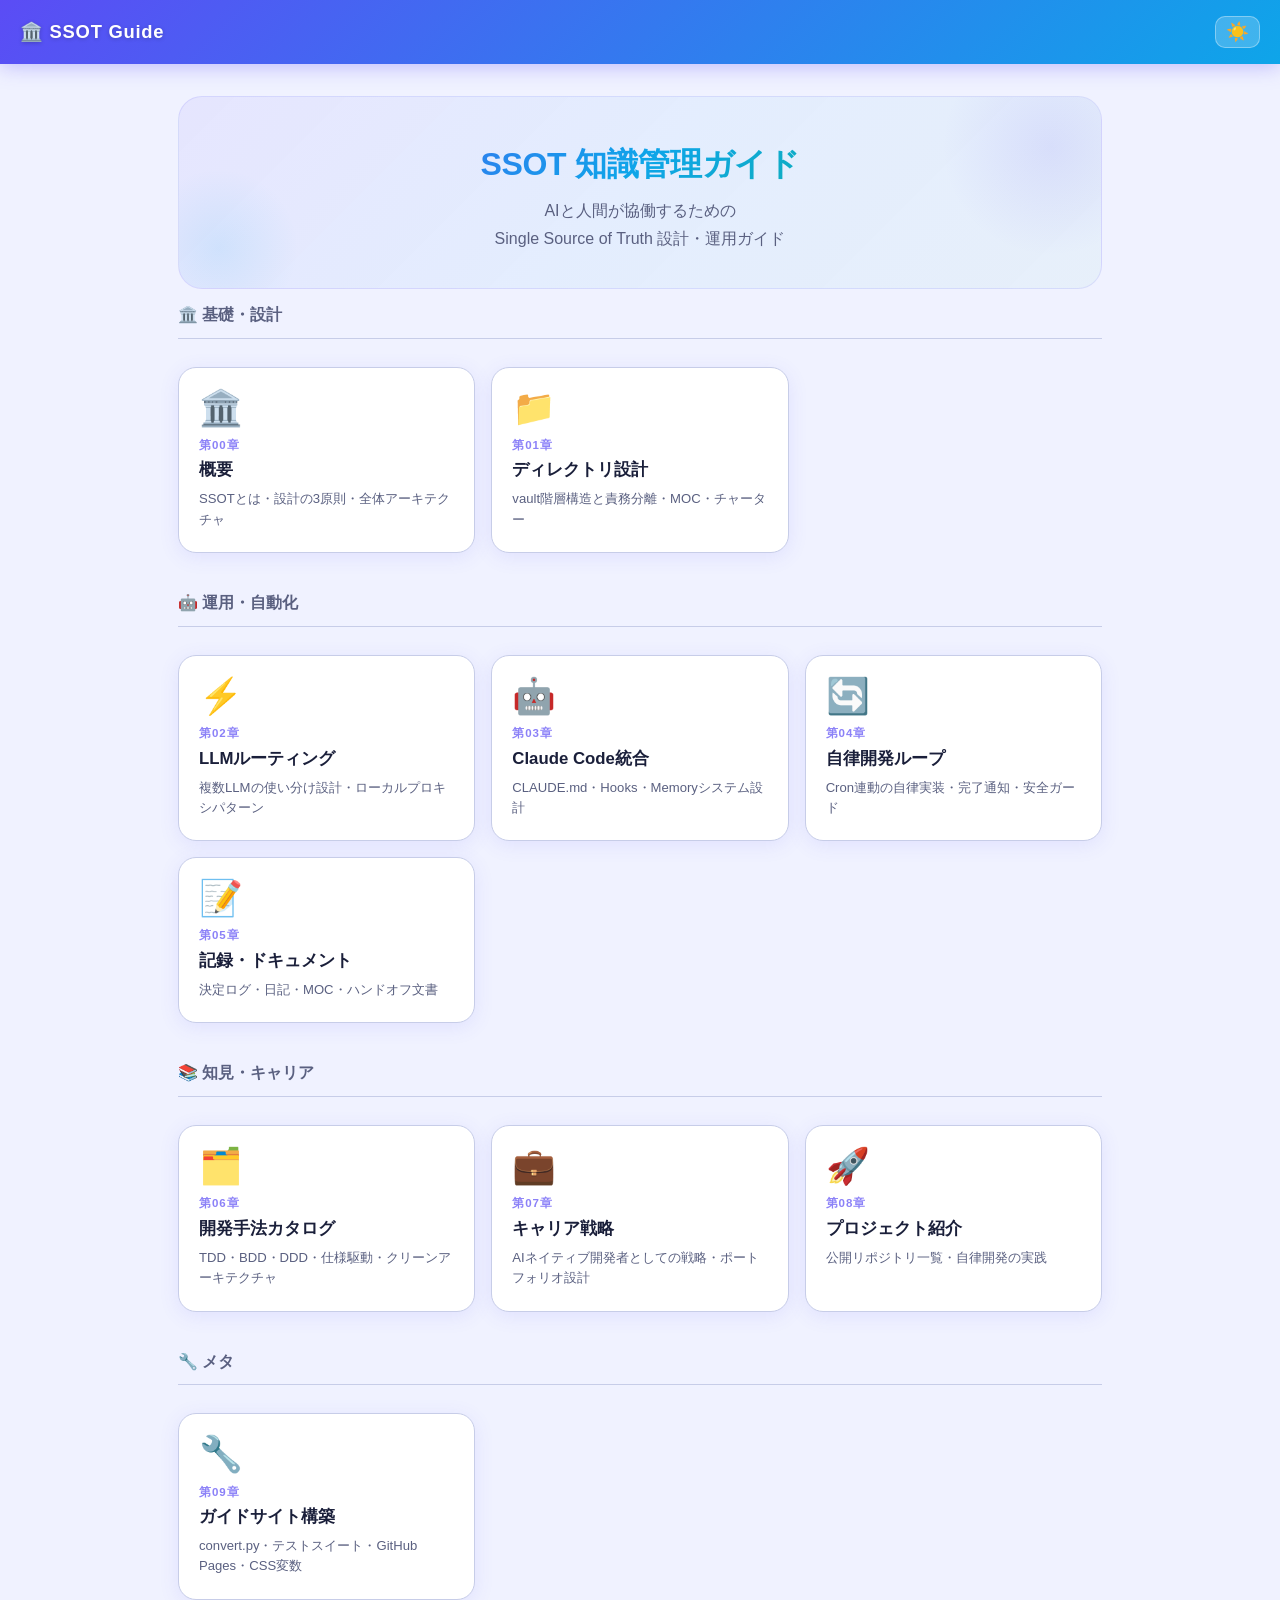
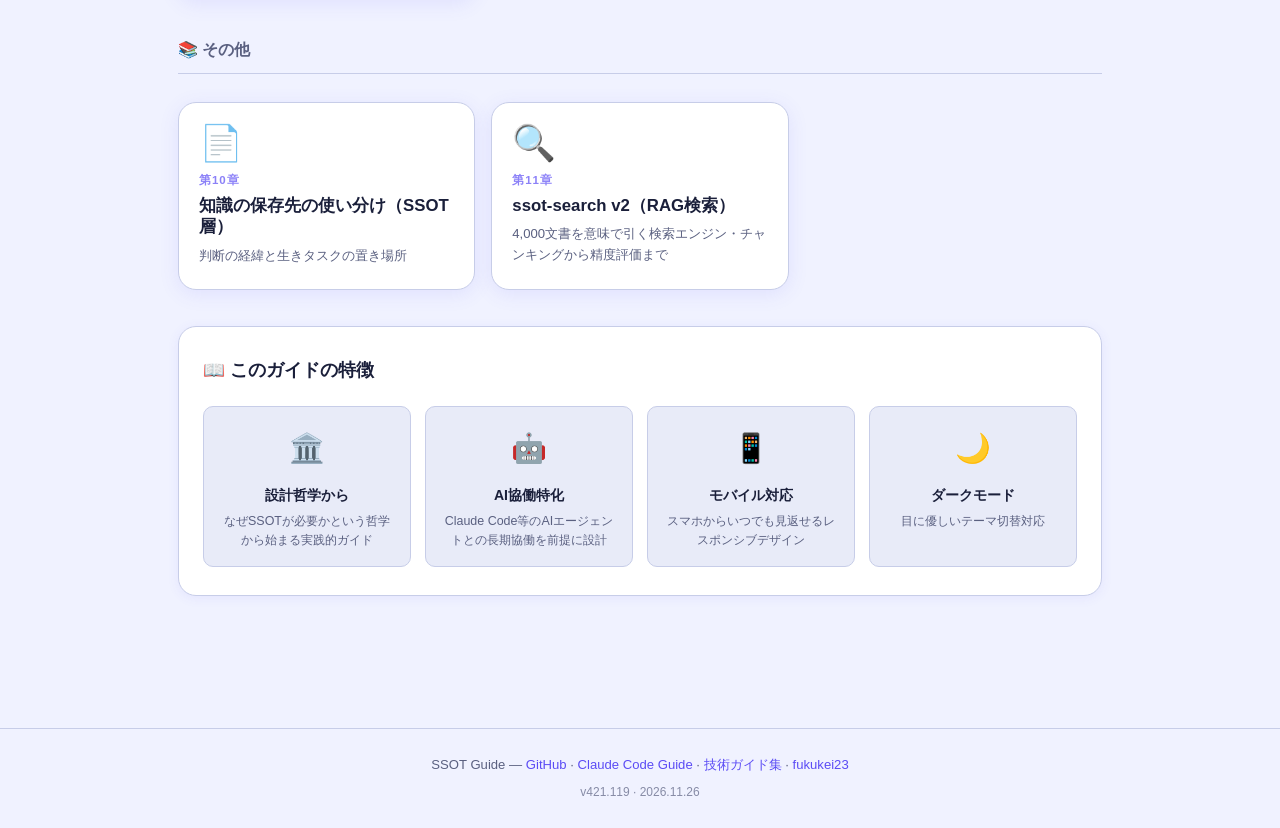
==== commit 0e0ebd58: "sync: obsidian-ssot 5b47515 → ssot-guide" ====
--- a/docs/index.html
+++ b/docs/index.html
@@ -182,7 +182,7 @@
          · <a href="https://fukukei23.github.io/claude-code-guide/">Claude Code Guide</a>
          · <a href="https://fukukei23.github.io/guides/">技術ガイド集</a>
          · <a href="https://fukukei23.github.io/">fukukei23</a></p>
-        <p class="site-version">v421.118 · 2026.11.25</p>
+        <p class="site-version">v421.119 · 2026.11.26</p>
     </footer>
 
     <script src="assets/script.js"></script>
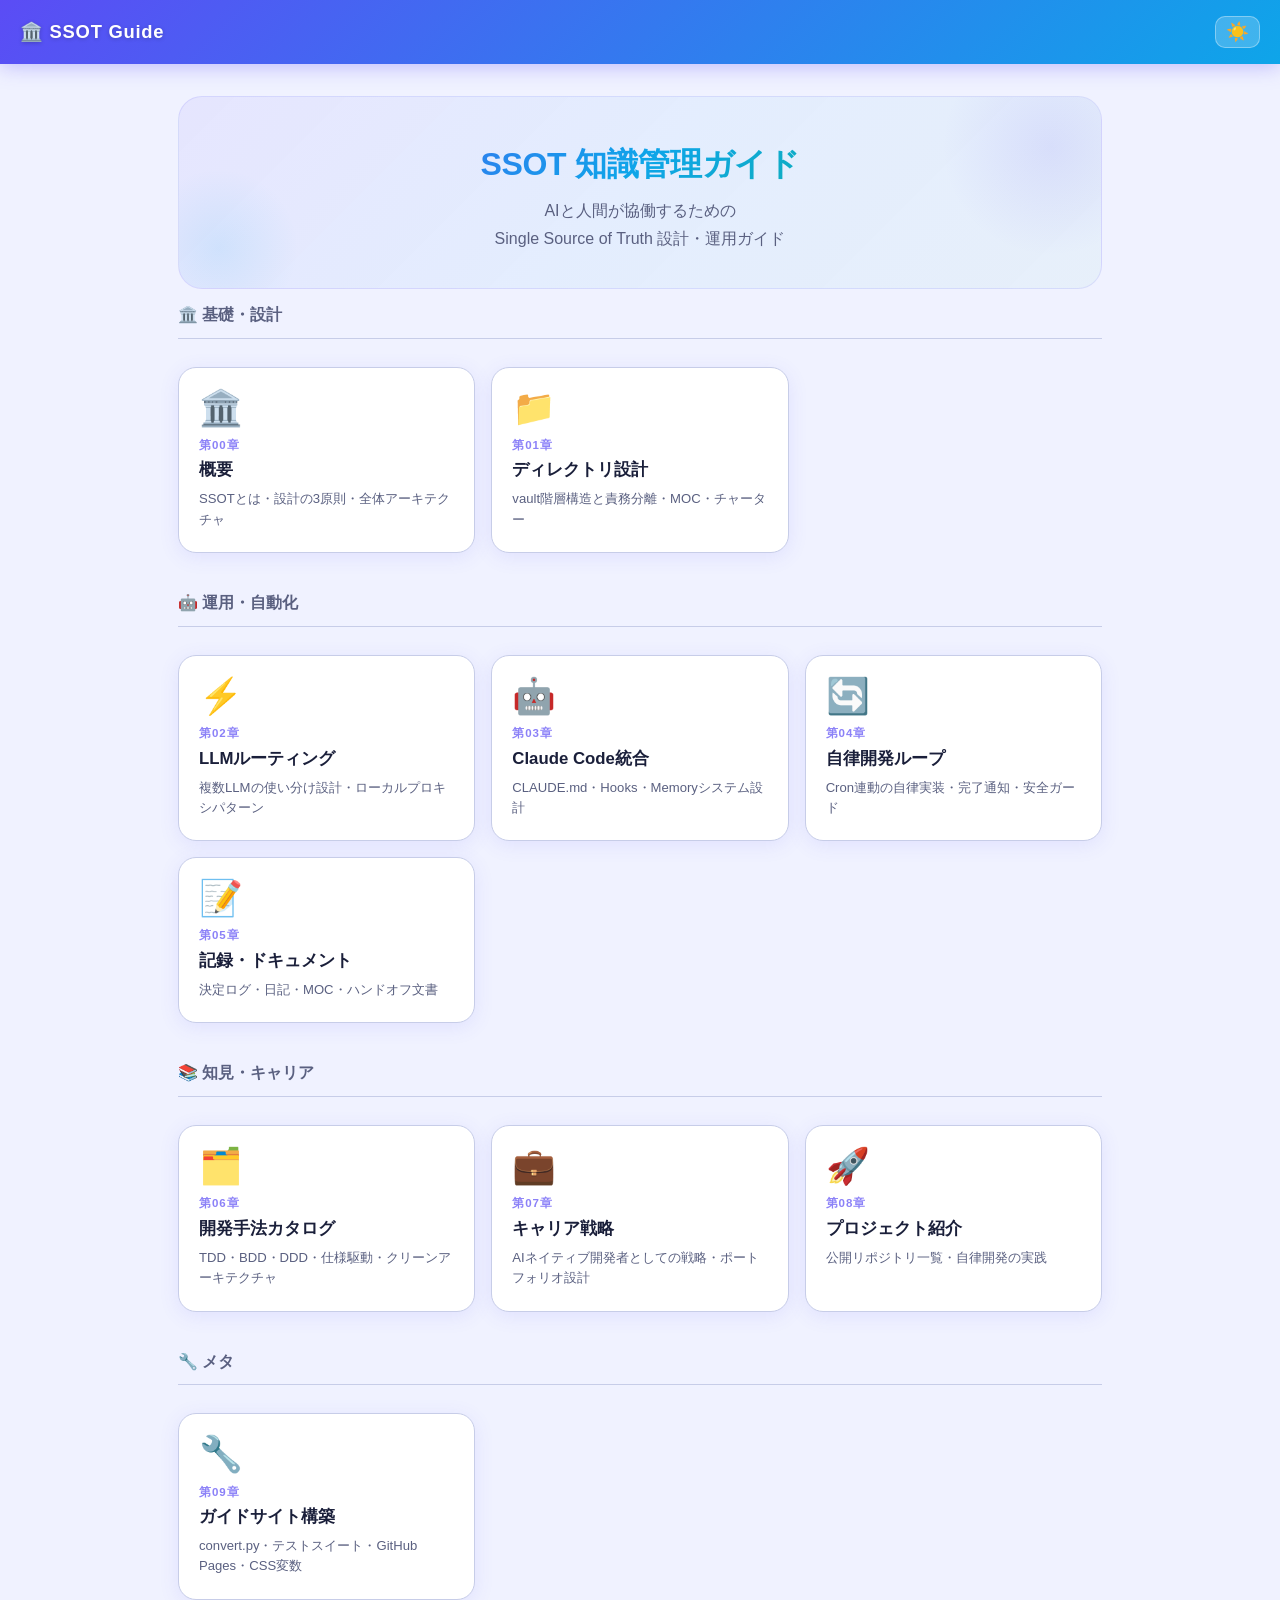
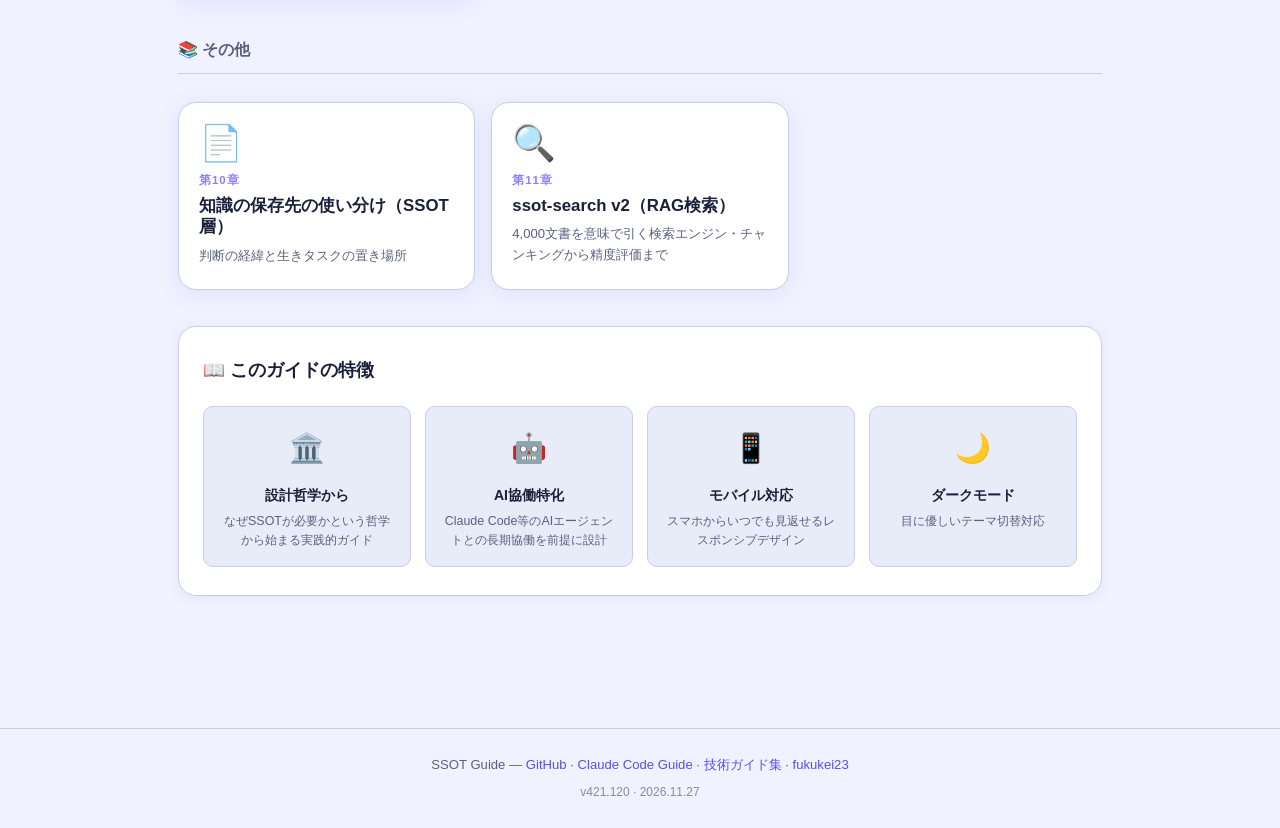
==== commit 606e5c0f: "sync: obsidian-ssot f9c1a43 → ssot-guide" ====
--- a/docs/index.html
+++ b/docs/index.html
@@ -182,7 +182,7 @@
          · <a href="https://fukukei23.github.io/claude-code-guide/">Claude Code Guide</a>
          · <a href="https://fukukei23.github.io/guides/">技術ガイド集</a>
          · <a href="https://fukukei23.github.io/">fukukei23</a></p>
-        <p class="site-version">v421.119 · 2026.11.26</p>
+        <p class="site-version">v421.120 · 2026.11.27</p>
     </footer>
 
     <script src="assets/script.js"></script>
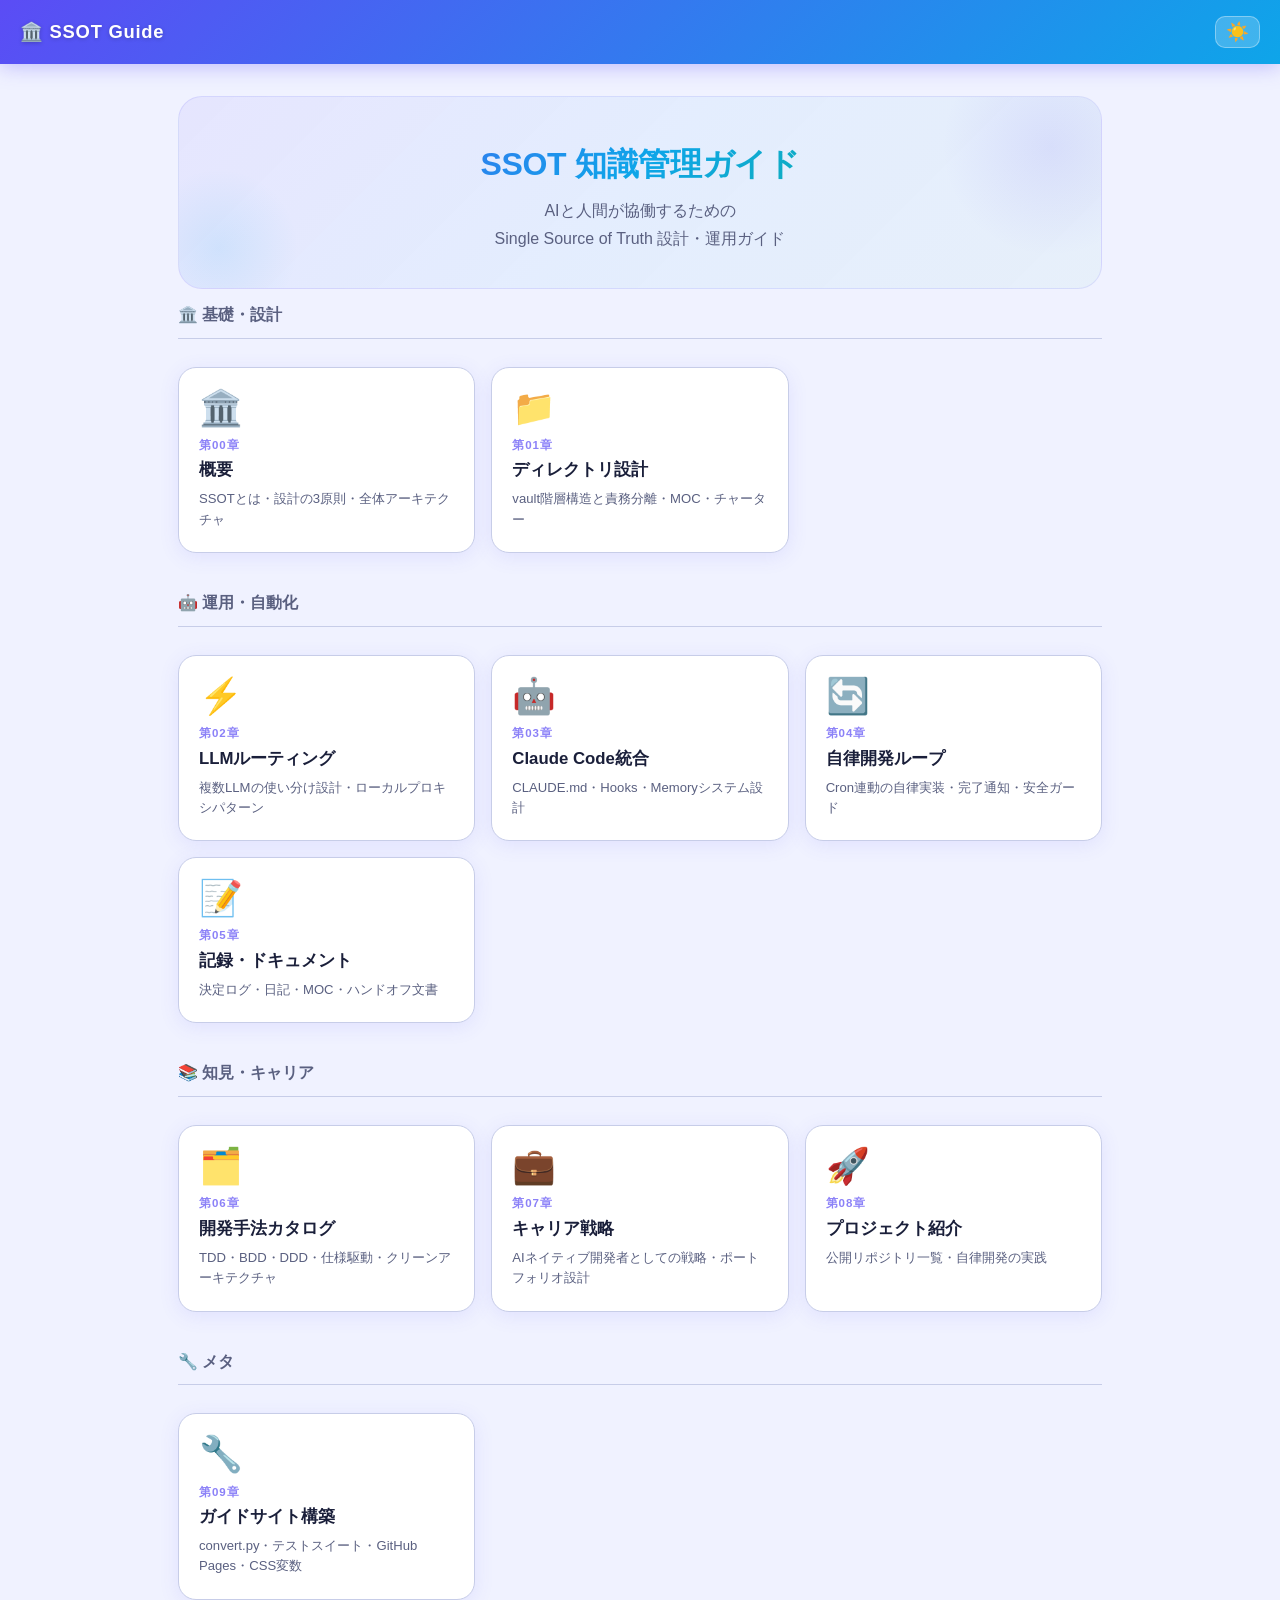
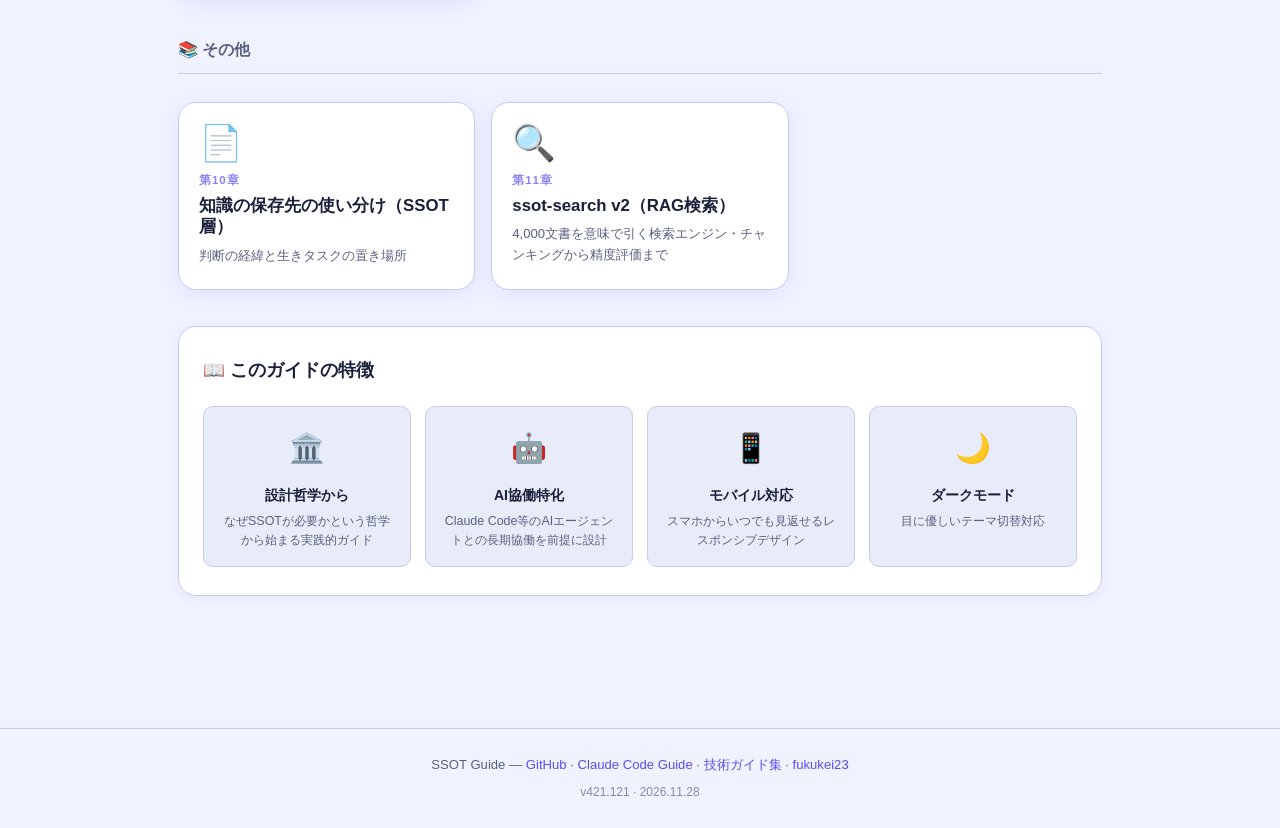
==== commit 3e9f28c7: "sync: obsidian-ssot 4cadeb3 → ssot-guide" ====
--- a/docs/index.html
+++ b/docs/index.html
@@ -182,7 +182,7 @@
          · <a href="https://fukukei23.github.io/claude-code-guide/">Claude Code Guide</a>
          · <a href="https://fukukei23.github.io/guides/">技術ガイド集</a>
          · <a href="https://fukukei23.github.io/">fukukei23</a></p>
-        <p class="site-version">v421.120 · 2026.11.27</p>
+        <p class="site-version">v421.121 · 2026.11.28</p>
     </footer>
 
     <script src="assets/script.js"></script>
